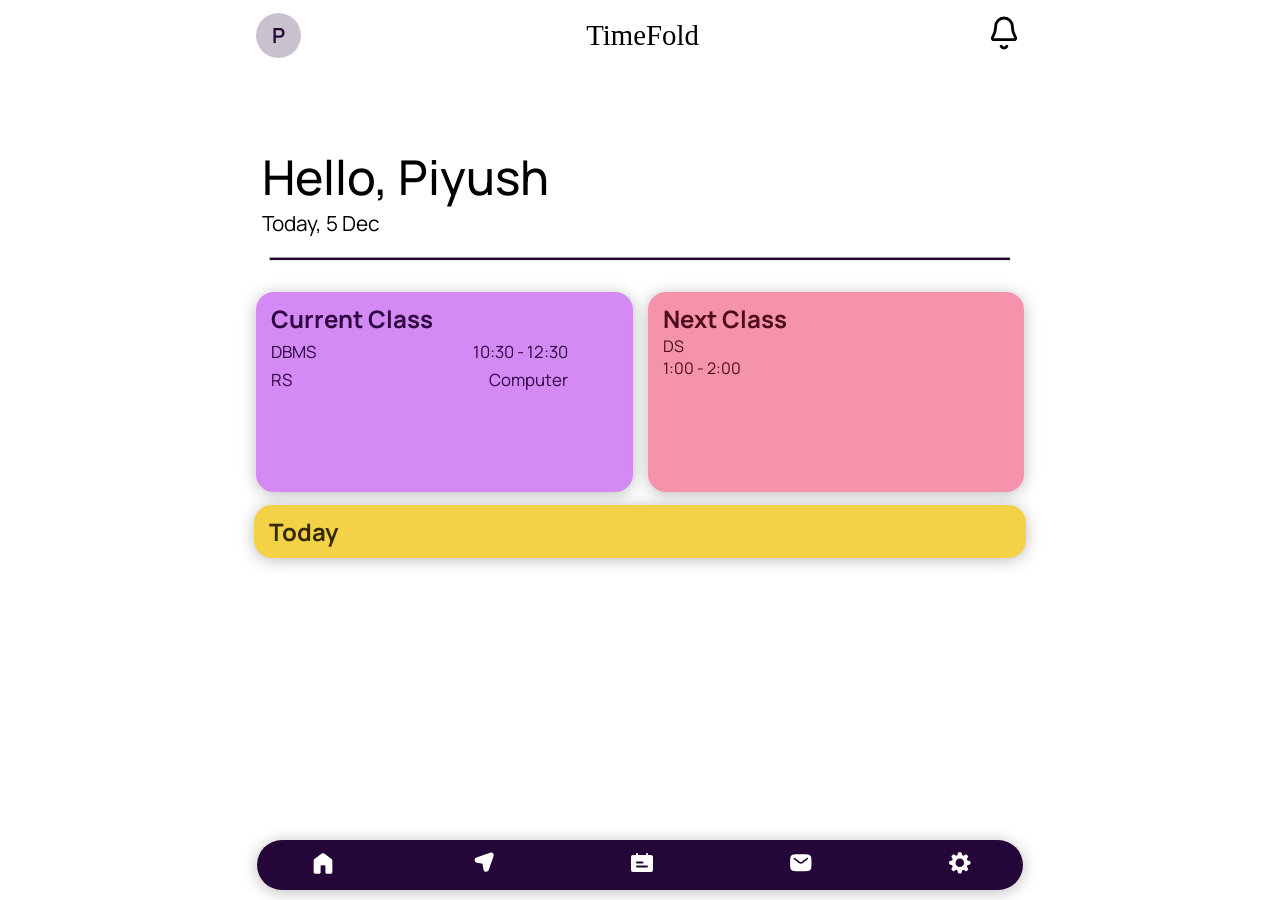
==== home.html @ 674801e9 "AYUSH NE YAAD DILA DIYA" ====
<!DOCTYPE html>
<html lang="en">

<head>
    <meta charset="UTF-8">
    <meta name="viewport" content="width=device-width, initial-scale=1.0">
    <title>TimeFold</title>

    <link rel="preconnect" href="https://fonts.googleapis.com">
    <link rel="preconnect" href="https://fonts.gstatic.com" crossorigin>
    <link href="https://fonts.googleapis.com/css2?family=Manrope:wght@400;500;600;700;800&display=swap"
        rel="stylesheet">

    <link rel="preconnect" href="https://fonts.googleapis.com">
    <link rel="preconnect" href="https://fonts.gstatic.com" crossorigin>
    <link
        href="https://fonts.googleapis.com/css2?family=Edu+NSW+ACT+Cursive:wght@400..700&family=Inter:ital,opsz,wght@0,14..32,100..900;1,14..32,100..900&family=Manrope:wght@200..800&family=Noto+Sans+Balinese:wght@400..700&family=Poppins:ital,wght@0,100;0,200;0,300;0,400;0,500;0,600;0,700;0,800;0,900;1,100;1,200;1,300;1,400;1,500;1,600;1,700;1,800;1,900&family=Roboto:ital,wght@0,100..900;1,100..900&family=Varela+Round&display=swap"
        rel="stylesheet">


    <link rel="stylesheet" href="css/style.css">
</head>

<body>
    <main>
        <header>

            <div class="main-head">

                <div class="profile-pic">
                    <div id="initial"></div>
                </div>

                <div class="title">
                    <p class="main-title">
                        TimeFold
                    </p>

                </div>

                <div class="notification">
                    <svg xmlns="http://www.w3.org/2000/svg" width="2.5em" height="2.5em" viewBox="0 0 24 24">
                        <title>bell</title>
                        <path fill="none" stroke="currentColor" stroke-linecap="round" stroke-linejoin="round"
                            stroke-width="1.7"
                            d="M12 3C14.7614 3 17 5.23858 17 8C17 13 19 14 19 15C19 15.5523 18.5523 16 18 16H6C5.44772 16 5 15.5523 5 15C5 14 7 13 7 8C7 5.23858 9.23858 3 12 3ZM10.2679 20C10.6252 20.6188 11.2855 21 12 21C12.7145 21 13.3748 20.6188 13.7321 20" />
                    </svg>
                </div>
            </div>

        </header>

        <section>
            <div class="hero-section">
                <div class="greeting">
                    <p class="greeting-text" id="greeting">
                        Hello, Piyush
                    </p>

                    <script>
                        const greeting = document.getElementById("greeting").textContent;

                        const name = greeting.split(",")[1].trim();

                        document.getElementById("initial").textContent = name.charAt(0).toUpperCase();
                    </script>

                    <p id="date"></p>

                    <hr class="greet-seperation">

                    <script>

                        const date = new Date();

                        const day = date.getDate();
                        const month = date.toLocaleString('en-US', { month: 'short' });

                        document.getElementById("date").textContent = `Today, ${day} ${month}`;
                    </script>

                </div>

                <div class="hero-first-div">
                    <div class="current">

                        <h2>
                            Current Class
                        </h2>

                        <div class="card-description">
                            <div>
                                DBMS
                            </div>

                            <div>
                                10:30 - 12:30
                            </div>
                        </div>

                        <div class="card-description">
                            <div class="proffesor">
                                RS
                            </div>

                            <div class="department">
                                Computer
                            </div>
                        </div>
                    </div>

                    <div class="next">
                        <h2>
                            Next Class
                        </h2>

                        <div class="sub-time">
                            <div>
                                DS
                            </div>

                            <div>
                                1:00 - 2:00
                            </div>
                        </div>
                    </div>
                </div>


                <div class="today">

                    <h2>
                        Today
                    </h2>

                </div>


            </div>
        </section>

        <nav>
            <div class="home">
                <svg xmlns="http://www.w3.org/2000/svg" width="2em" height="2em" viewBox="0 0 24 24" fill="#ffffff">
                    <title fill="#ffffff">home-rounded</title>
                    <path fill="#ffffff"
                        d="M5 19v-8.692q0-.384.172-.727t.474-.565l5.385-4.078q.423-.323.966-.323t.972.323l5.385 4.077q.303.222.474.566q.172.343.172.727V19q0 .402-.299.701T18 20h-3.384q-.344 0-.576-.232q-.232-.233-.232-.576v-4.769q0-.343-.232-.575q-.233-.233-.576-.233h-2q-.343 0-.575.233q-.233.232-.233.575v4.77q0 .343-.232.575T9.385 20H6q-.402 0-.701-.299T5 19" />
                </svg>
            </div>
            <div class="map">
                <svg xmlns="http://www.w3.org/2000/svg" width="1.4em" height="1.4em" viewBox="0 0 24 24" fill="#ffffff">
                    <title fill="#ffffff">direction-up-right-fill</title>
                    <path fill="#ffffff"
                        d="M21.334 2.46c.397.388.67.886.78 1.43a2.73 2.73 0 0 1-.11 1.62l-5.15 14.86a2.7 2.7 0 0 1-.69 1.11a2 2 0 0 1-.43.35a2.91 2.91 0 0 1-4.45-1.74l-.95-5.81a1.5 1.5 0 0 0-.34-.51a1.36 1.36 0 0 0-.56-.35l-5.43-.93a2.9 2.9 0 0 1-1.56-1a2.94 2.94 0 0 1-.63-1.68a2.9 2.9 0 0 1 .48-1.72a3 3 0 0 1 1.41-1.13l14.59-5.16a2.94 2.94 0 0 1 1.61-.1a2.9 2.9 0 0 1 1.43.76" />
                </svg>
            </div>
            <div class="schedule">
                <svg xmlns="http://www.w3.org/2000/svg" width="1.5em" height="1.5em" viewBox="0 0 48 48" fill="#ffffff">
                    <title fill="#ffffff">schedule</title>
                    <defs>
                        <mask id="SVGRMoMLc1A">
                            <g fill="none" stroke-linecap="round" stroke-width="4">
                                <rect width="40" height="30" x="4" y="10" fill="#fff" stroke="#fff"
                                    stroke-linejoin="round" rx="2" />
                                <path stroke="#fff" d="M14 6v8" />
                                <path stroke="#000" d="M25 23H14m20 8H14" />
                                <path stroke="#fff" d="M34 6v8" />
                            </g>
                        </mask>
                    </defs>
                    <path fill="#ffffff" d="M0 0h48v48H0z" mask="url(#SVGRMoMLc1A)" />
                </svg>
            </div>
            <div class="notice">
                <svg xmlns="http://www.w3.org/2000/svg" width="1.6em" height="1.6em" viewBox="0 0 24 24">
                    <title>letter-bold</title>
                    <path fill="#ffffff" fill-rule="evenodd"
                        d="M3.17157 5.17157C2 6.34315 2 8.22876 2 12C2 15.7712 2 17.6569 3.17157 18.8284C4.34315 20 6.22876 20 10 20H14C17.7712 20 19.6569 20 20.8284 18.8284C22 17.6569 22 15.7712 22 12C22 8.22876 22 6.34315 20.8284 5.17157C19.6569 4 17.7712 4 14 4H10C6.22876 4 4.34315 4 3.17157 5.17157ZM18.5762 7.51986C18.8413 7.83807 18.7983 8.31099 18.4801 8.57617L16.2837 10.4066C15.3973 11.1452 14.6789 11.7439 14.0448 12.1517C13.3843 12.5765 12.7411 12.8449 12 12.8449C11.2589 12.8449 10.6157 12.5765 9.95518 12.1517C9.32112 11.7439 8.60271 11.1452 7.71636 10.4066L5.51986 8.57617C5.20165 8.31099 5.15866 7.83807 5.42383 7.51986C5.68901 7.20165 6.16193 7.15866 6.48014 7.42383L8.63903 9.22291C9.57199 10.0004 10.2197 10.5384 10.7666 10.8901C11.2959 11.2306 11.6549 11.3449 12 11.3449C12.3451 11.3449 12.7041 11.2306 13.2334 10.8901C13.7803 10.5384 14.428 10.0004 15.361 9.22291L17.5199 7.42383C17.8381 7.15866 18.311 7.20165 18.5762 7.51986Z"
                        clip-rule="evenodd" />
                </svg>
            </div>
            <div class="setting">
                <svg xmlns="http://www.w3.org/2000/svg" width="1.6em" height="1.6em" viewBox="0 0 24 24">
                    <title>setting-filled</title>
                    <path fill="#ffffff" fill-rule="evenodd"
                        d="M14.208 4.83q.68.21 1.3.54l1.833-1.1a1 1 0 0 1 1.221.15l1.018 1.018a1 1 0 0 1 .15 1.221l-1.1 1.833q.33.62.54 1.3l2.073.519a1 1 0 0 1 .757.97v1.438a1 1 0 0 1-.757.97l-2.073.519q-.21.68-.54 1.3l1.1 1.833a1 1 0 0 1-.15 1.221l-1.018 1.018a1 1 0 0 1-1.221.15l-1.833-1.1q-.62.33-1.3.54l-.519 2.073a1 1 0 0 1-.97.757h-1.438a1 1 0 0 1-.97-.757l-.519-2.073a7.5 7.5 0 0 1-1.3-.54l-1.833 1.1a1 1 0 0 1-1.221-.15L4.42 18.562a1 1 0 0 1-.15-1.221l1.1-1.833a7.5 7.5 0 0 1-.54-1.3l-2.073-.519A1 1 0 0 1 2 12.72v-1.438a1 1 0 0 1 .757-.97l2.073-.519q.21-.68.54-1.3L4.27 6.66a1 1 0 0 1 .15-1.221L5.438 4.42a1 1 0 0 1 1.221-.15l1.833 1.1q.62-.33 1.3-.54l.519-2.073A1 1 0 0 1 11.28 2h1.438a1 1 0 0 1 .97.757zM12 16a4 4 0 1 0 0-8a4 4 0 0 0 0 8" />
                </svg>
            </div>
        </nav>
    </main>

</body>

</html>
---- css/style.css ----
:root {
    --background-colour: white;
    --nav-color: rgb(37, 6, 56);
    --purple-card-color: rgb(211, 138, 245);
    --purple-ink: rgb(46, 4, 65);
    --yellow-card-color: rgb(244, 210, 72);
    --yellow-ink: rgb(51, 41, 3);
    --pink-card-color: rgb(244, 147, 171);
    --pink-ink: rgb(78, 12, 28);
    --other-card-color: rgb(234, 159, 172);
    --shadow: 0 2px 16px rgba(0, 0, 0, 0.267);
    --card-margin: 30px 0px 0px 0px;
    --card-padding: 10px 15px;
    --card-width: 27.5vw;
    --border-radius: 18px;
}

* {
    margin: 0;
    padding: 0;
}

body {
    display: flex;
    flex-direction: column;
    justify-content: space-between;
    font-family: 'Manrope', -apple-system, BlinkMacSystemFont, 'Segoe UI', sans-serif;
    width: 100vw;
    margin-top: 16vh;
}


/* HEADER */

.main-head {
    display: flex;
    justify-content: space-between;
    align-items: center;
    margin: 10px auto;
    height: 50px;
    width: 60vw;
    padding: 0px 10px;
    border-radius: 50px;
    position: fixed;
    top: 0;
    left: 0;
    right: 0;
    z-index: 1000;

}

.title {
    text-align: center;
}

.main-title {
    font-family: "Edu NSW ACT Cursive", cursive;
    font-weight: 520;
    font-size: 1.8rem;
}

.profile-pic {
    height: 45px;
    width: 45px;
    border-radius: 50%;
    background-color: rgba(37, 6, 56, 0.247);
    display: flex;
    justify-content: center;
    align-items: center;
    text-align: center;
}

#initial {
    font-size: 1.3rem;
    font-weight: 650;
    color: var(--nav-color);
}

/* HERO SECTION */

.hero-section {
    width: 100vw;
}

.hero-first-div {
    width: 60vw;
    gap: 15px;
    display: flex;
    justify-content: center;
    margin: 1px auto;
}

.greeting {
    width: 59vw;
    margin: 0px auto 0px auto;
    border-radius: 25px;
}

.greeting-text {
    font-size: 3rem;
    font-weight: 500;
}

#date {
    font-size: 1.3rem;
}

.greet-seperation{
    height: 1.5px;
    width: 98%;
    background-color: var(--nav-color);
    border-radius: 100px;
    margin: 20px auto 0px auto;
}

.current {
    height: 20vh;
    width: var(--card-width);
    margin: var(--card-margin);
    padding: var(--card-padding);
    border-radius: var(--border-radius);
    background-color: var(--purple-card-color);
    color: var(--purple-ink);
    box-shadow: var(--shadow);
}



.next {
    height: 20vh;
    width: var(--card-width);
    margin: var(--card-margin);
    padding: var(--card-padding);
    border-radius: var(--border-radius);
    background-color: var(--pink-card-color);
    color: var(--pink-ink);
    box-shadow: var(--shadow);
}

.today {
    width: 58vw;
    margin: 13px auto 0px auto;
    padding: var(--card-padding);
    border-radius: var(--border-radius);
    background-color: var(--yellow-card-color);
    color: var(--yellow-ink);
    box-shadow: var(--shadow);
}

.card-description {
    font-size: 1.05rem;
    display: flex;
    justify-content: space-between;
    padding: 0px 50px 0px 0px;
    margin: 5px 0;
}

/* NAV BAR */

nav {
    background-color: var(--nav-color);
    margin: 10px auto;
    border-radius: 50px;
    display: flex;
    justify-content: space-between;
    align-items: center;
    padding: 10px 50px;
    width: 52vw;
    height: 30px;
    color: white;
    box-shadow: var(--shadow);
    position: fixed;
    bottom: 0;
    left: 0;
    right: 0;
    z-index: 1000;
}

.home:active {
    border-bottom: 2px solid white;
}
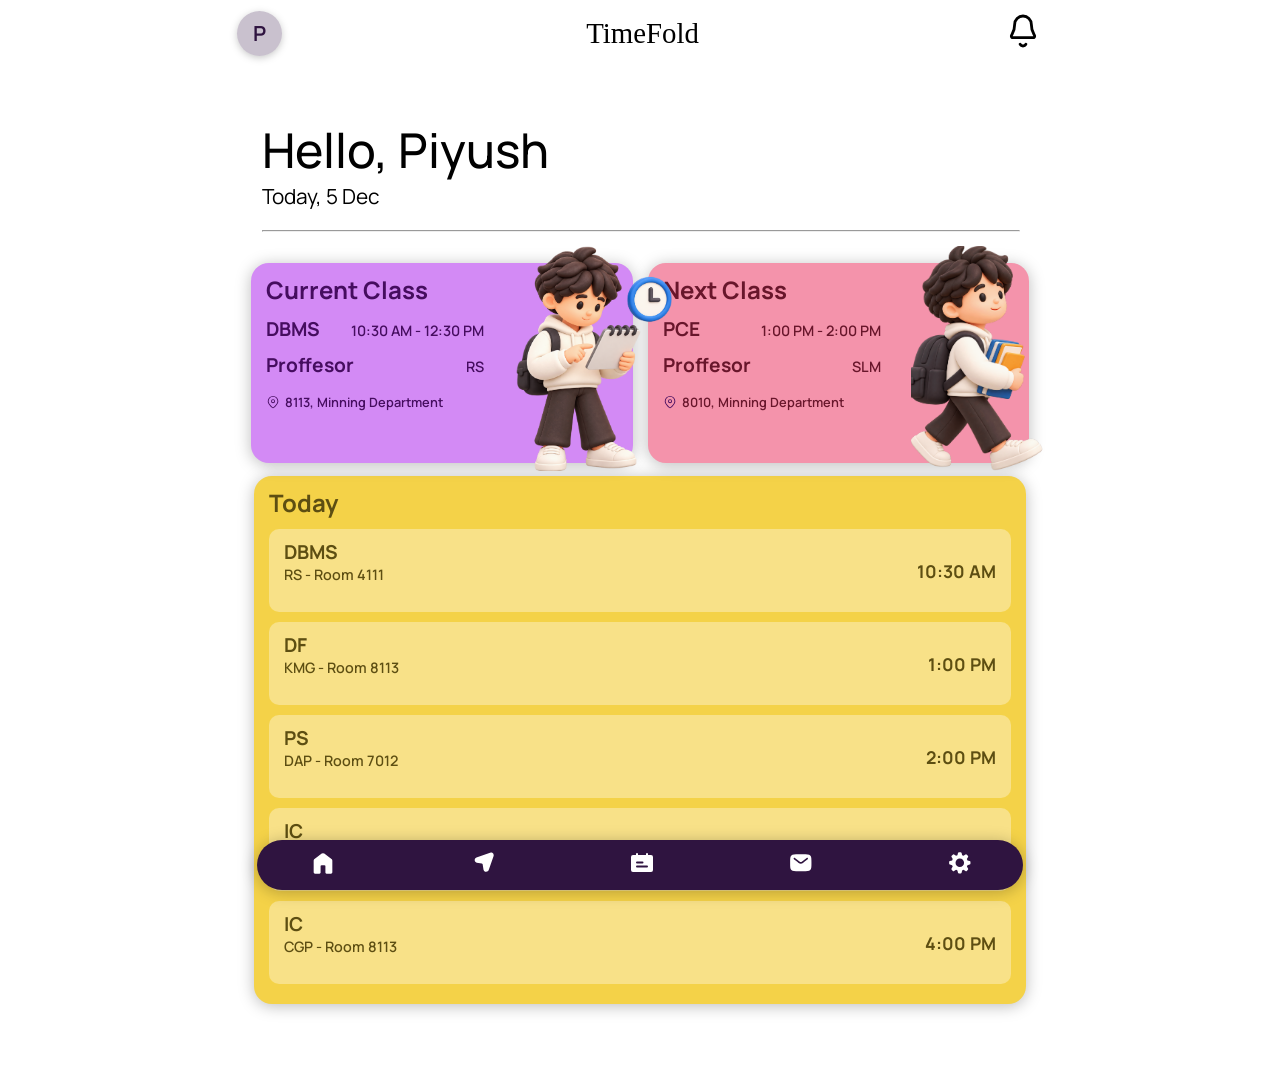
==== commit 8350c00b: "Home page done" ====
--- a/home.html
+++ b/home.html
@@ -82,45 +82,92 @@
                 </div>
 
                 <div class="hero-first-div">
+
+                    <!--  CURRENT CLASS  -->
                     <div class="current">
 
                         <h2>
                             Current Class
                         </h2>
 
-                        <div class="card-description">
-                            <div>
-                                DBMS
-                            </div>
-
-                            <div>
-                                10:30 - 12:30
-                            </div>
-                        </div>
-
-                        <div class="card-description">
-                            <div class="proffesor">
-                                RS
-                            </div>
-
-                            <div class="department">
-                                Computer
+                        <div class="card-sub-div">
+                            <div class="card-left-section">
+                                <div class="card-description">
+                                    <div class="bold-text">
+                                        DBMS
+                                    </div>
+
+                                    <div class="small-text">
+                                        10:30 AM - 12:30 PM
+                                    </div>
+                                </div>
+
+                                <div class="card-description">
+                                    <div class="bold-text">
+                                        Proffesor
+                                    </div>
+
+                                    <div class="small-text">
+                                        RS
+                                    </div>
+                                </div>
+
+                                <div class="location-des">
+                                    <svg xmlns="http://www.w3.org/2000/svg" width="1.1em" height="1.1em"
+                                        viewBox="0 0 16 16">
+                                        <title>location</title>
+                                        <path fill="#450D5F"
+                                            d="M8 1a6 6 0 0 1 6 6c0 2.874-3.097 6.016-4.84 7.558c-.67.59-1.65.59-2.32 0C5.098 13.016 2 9.874 2 7a6 6 0 0 1 6-6m0 1a5 5 0 0 0-5 5c0 1.108.614 2.395 1.57 3.683c.933 1.258 2.087 2.377 2.934 3.126c.29.256.702.256.992 0c.847-.749 2-1.867 2.935-3.126C12.386 9.395 13 8.108 13 7a5 5 0 0 0-5-5m0 2.75a2.25 2.25 0 1 1 0 4.5a2.25 2.25 0 0 1 0-4.5m0 1a1.25 1.25 0 1 0 0 2.5a1.25 1.25 0 0 0 0-2.5" />
+                                    </svg> 8113, Minning Department
+                                </div>
+                            </div>
+
+                            <div class="card-right-section">
+                                <img src="assests/img/current.png">
                             </div>
                         </div>
                     </div>
 
+                    <!-- NEXT CLASS -->
                     <div class="next">
                         <h2>
                             Next Class
                         </h2>
 
-                        <div class="sub-time">
-                            <div>
-                                DS
-                            </div>
-
-                            <div>
-                                1:00 - 2:00
+                        <div class="card-sub-div">
+                            <div class="card-left-section">
+                                <div class="card-description">
+                                    <div class="bold-text">
+                                        PCE
+                                    </div>
+
+                                    <div class="small-text">
+                                        1:00 PM - 2:00 PM
+                                    </div>
+                                </div>
+
+                                <div class="card-description">
+                                    <div class="bold-text">
+                                        Proffesor
+                                    </div>
+
+                                    <div class="small-text">
+                                        SLM
+                                    </div>
+                                </div>
+
+                                <div class="location-des">
+                                    <svg xmlns="http://www.w3.org/2000/svg" width="1.1em" height="1.1em"
+                                        viewBox="0 0 16 16">
+                                        <title>location</title>
+                                        <path fill="#450D5F"
+                                            d="M8 1a6 6 0 0 1 6 6c0 2.874-3.097 6.016-4.84 7.558c-.67.59-1.65.59-2.32 0C5.098 13.016 2 9.874 2 7a6 6 0 0 1 6-6m0 1a5 5 0 0 0-5 5c0 1.108.614 2.395 1.57 3.683c.933 1.258 2.087 2.377 2.934 3.126c.29.256.702.256.992 0c.847-.749 2-1.867 2.935-3.126C12.386 9.395 13 8.108 13 7a5 5 0 0 0-5-5m0 2.75a2.25 2.25 0 1 1 0 4.5a2.25 2.25 0 0 1 0-4.5m0 1a1.25 1.25 0 1 0 0 2.5a1.25 1.25 0 0 0 0-2.5" />
+                                    </svg> 8010, Minning Department
+                                </div>
+                            </div>
+
+                            <div class="card-right-section">
+                                <img src="assests/img/next.png">
                             </div>
                         </div>
                     </div>
@@ -133,7 +180,99 @@
                         Today
                     </h2>
 
-                </div>
+                    <div class="lectures">
+                        <div class="first lecture-div">
+                            <div>
+                                <div class="bold-text">
+                                    DBMS
+                                </div>
+
+                                <div class="small-text">
+                                    RS - Room 4111
+                                </div>
+                            </div>
+                            <div>
+                                <div>
+                                    10:30 AM
+                                </div>
+                            </div>
+                        </div>
+
+
+                        <div class="second lecture-div">
+                            <div>
+                                <div class="bold-text">
+                                    DF
+                                </div>
+
+                                <div class="small-text">
+                                    KMG - Room 8113
+                                </div>
+                            </div>
+                            <div>
+                                <div>
+                                    1:00 PM
+                                </div>
+                            </div>
+                        </div>
+
+
+                        <div class="third lecture-div">
+                            <div>
+                                <div class="bold-text">
+                                    PS
+                                </div>
+
+                                <div class="small-text">
+                                    DAP - Room 7012
+                                </div>
+                            </div>
+                            <div>
+                                <div>
+                                    2:00 PM
+                                </div>
+                            </div>
+                        </div>
+
+
+                        <div class="fourth lecture-div">
+                            <div>
+                                <div class="bold-text">
+                                    IC
+                                </div>
+
+                                <div class="small-text">
+                                    CGP - Room 8113
+                                </div>
+                            </div>
+                            <div>
+                                <div>
+                                    3:00 PM
+                                </div>
+                            </div>
+                        </div>
+
+
+                        <div class="fifth lecture-div">
+                            <div>
+                                <div class="bold-text">
+                                    IC
+                                </div>
+
+                                <div class="small-text">
+                                    CGP - Room 8113
+                                </div>
+                            </div>
+                            <div>
+                                <div>
+                                    4:00 PM
+                                </div>
+                            </div>
+                        </div>
+                    </div>
+
+                </div>
+
 
 
             </div>
--- a/css/style.css
+++ b/css/style.css
@@ -1,18 +1,21 @@
 :root {
     --background-colour: white;
-    --nav-color: rgb(37, 6, 56);
+    --nav-color: rgb(47, 20, 64);
     --purple-card-color: rgb(211, 138, 245);
-    --purple-ink: rgb(46, 4, 65);
+    --purple-ink: rgb(69, 13, 95);
     --yellow-card-color: rgb(244, 210, 72);
-    --yellow-ink: rgb(51, 41, 3);
+    --yellow-card-content-color: rgb(248, 225, 136);
+    --yellow-ink: rgb(93, 78, 18);
+    --yellow-off-ink: rgba(93, 78, 18, 0.871);
     --pink-card-color: rgb(244, 147, 171);
-    --pink-ink: rgb(78, 12, 28);
+    --pink-ink: rgb(104, 22, 43);
     --other-card-color: rgb(234, 159, 172);
     --shadow: 0 2px 16px rgba(0, 0, 0, 0.267);
     --card-margin: 30px 0px 0px 0px;
     --card-padding: 10px 15px;
     --card-width: 27.5vw;
     --border-radius: 18px;
+    --small-divs-border-radius: 10px ;
 }
 
 * {
@@ -26,7 +29,7 @@
     justify-content: space-between;
     font-family: 'Manrope', -apple-system, BlinkMacSystemFont, 'Segoe UI', sans-serif;
     width: 100vw;
-    margin-top: 16vh;
+    margin-top: 13vh;
 }
 
 
@@ -36,11 +39,11 @@
     display: flex;
     justify-content: space-between;
     align-items: center;
-    margin: 10px auto;
+    margin: 0px auto 10px auto;
     height: 50px;
-    width: 60vw;
-    padding: 0px 10px;
-    border-radius: 50px;
+    width: 63vw;
+    background-color: rgb(255, 255, 255);
+    padding: 8px 10px;
     position: fixed;
     top: 0;
     left: 0;
@@ -68,6 +71,7 @@
     justify-content: center;
     align-items: center;
     text-align: center;
+    box-shadow: 0px 2px 9px -1px rgba(0, 0, 0, 0.267);;
 }
 
 #initial {
@@ -105,9 +109,11 @@
     font-size: 1.3rem;
 }
 
+/* HR */
+
 .greet-seperation{
-    height: 1.5px;
-    width: 98%;
+    height: 0.45px;
+    width: 100%;
     background-color: var(--nav-color);
     border-radius: 100px;
     margin: 20px auto 0px auto;
@@ -125,7 +131,6 @@
 }
 
 
-
 .next {
     height: 20vh;
     width: var(--card-width);
@@ -138,8 +143,9 @@
 }
 
 .today {
+    height: fit-content;
     width: 58vw;
-    margin: 13px auto 0px auto;
+    margin: 13px auto 80px auto;
     padding: var(--card-padding);
     border-radius: var(--border-radius);
     background-color: var(--yellow-card-color);
@@ -147,13 +153,97 @@
     box-shadow: var(--shadow);
 }
 
+/* Styling of the content which are inside the cards */
+
+.card-sub-div{
+    display: flex;
+    justify-content: space-between;
+
+}
+
+.bold-text{
+    font-size: 1.2em;
+    font-weight: 700;
+}
+
+.small-text{
+    font-size: 0.9em;
+    font-weight: 580;
+
+}
+
 .card-description {
-    font-size: 1.05rem;
-    display: flex;
-    justify-content: space-between;
-    padding: 0px 50px 0px 0px;
-    margin: 5px 0;
-}
+    display: flex;
+    justify-content: space-between;
+    width: 17vw;
+    margin: 10px 0px;
+    align-items: baseline;
+}
+
+.location-des{
+    font-size: 0.8em;
+    font-weight: 600;
+    margin: 15px 0px 0px 0px;
+    display: flex;
+    align-items: center;
+    justify-content: flex-start;
+    gap: 5px;
+}
+
+.location-des-today-card{
+    font-size: 0.8em;
+    font-weight: 600;
+    display: flex;
+    align-items: baseline;
+    justify-content: flex-start;
+    gap: 5px;
+}
+
+.card-right-section img{
+    height: 25vh;
+    position: relative;
+    bottom: 60px;
+    left: 30px;
+}
+
+/* Styling of the content inside the Today Card */
+
+#currentDay{
+    margin: 0px 5px;
+    font-weight: 500;
+    font-size: 1.1em;
+}
+
+.lectures{
+    display: flex;
+    flex-direction: column;
+    gap: 10px;
+    margin: 10px auto;
+}
+
+.lecture-div{
+    display: flex;
+    justify-content: space-between;
+    background-color: var(--yellow-card-content-color);
+    border-radius: var(--small-divs-border-radius);
+    padding: var(--card-padding);
+    height: 7vh;
+    width: inherit;
+}
+
+.lecture-div > div{
+    display: flex;
+    flex-direction: column;
+    align-items: baseline;
+}
+
+.lecture-div > :last-child{
+    align-items: center;
+    justify-content: center;
+    font-size: 1.1em;
+    font-weight: 700;
+}
+
 
 /* NAV BAR */
 
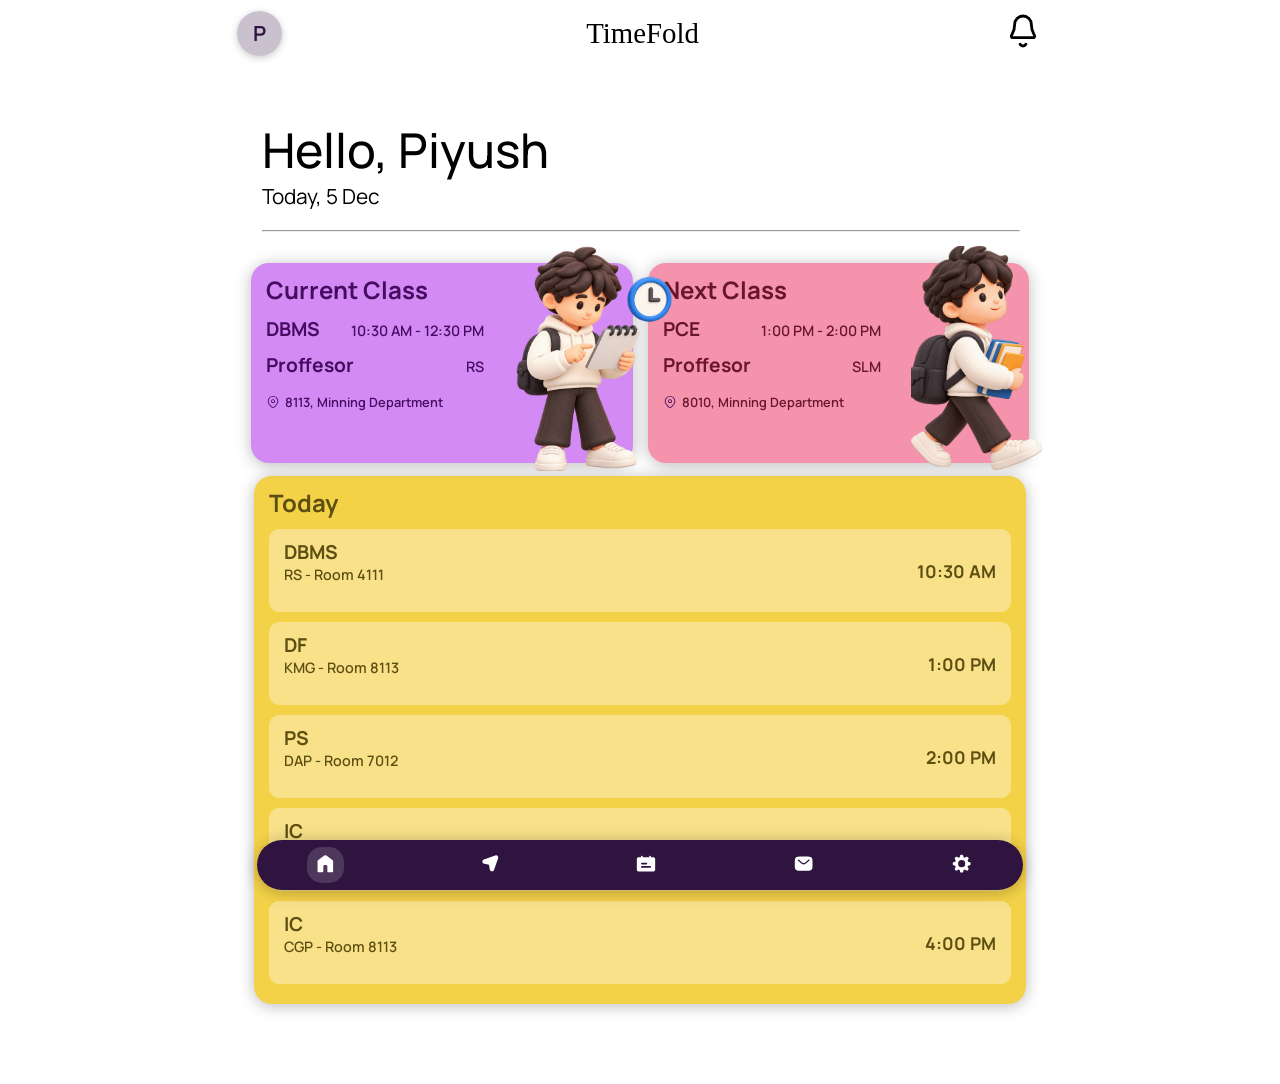
==== commit 16624c0a: "Map" ====
--- a/home.html
+++ b/home.html
@@ -279,52 +279,76 @@
         </section>
 
         <nav>
-            <div class="home">
-                <svg xmlns="http://www.w3.org/2000/svg" width="2em" height="2em" viewBox="0 0 24 24" fill="#ffffff">
-                    <title fill="#ffffff">home-rounded</title>
-                    <path fill="#ffffff"
-                        d="M5 19v-8.692q0-.384.172-.727t.474-.565l5.385-4.078q.423-.323.966-.323t.972.323l5.385 4.077q.303.222.474.566q.172.343.172.727V19q0 .402-.299.701T18 20h-3.384q-.344 0-.576-.232q-.232-.233-.232-.576v-4.769q0-.343-.232-.575q-.233-.233-.576-.233h-2q-.343 0-.575.233q-.233.232-.233.575v4.77q0 .343-.232.575T9.385 20H6q-.402 0-.701-.299T5 19" />
-                </svg>
-            </div>
-            <div class="map">
-                <svg xmlns="http://www.w3.org/2000/svg" width="1.4em" height="1.4em" viewBox="0 0 24 24" fill="#ffffff">
-                    <title fill="#ffffff">direction-up-right-fill</title>
-                    <path fill="#ffffff"
-                        d="M21.334 2.46c.397.388.67.886.78 1.43a2.73 2.73 0 0 1-.11 1.62l-5.15 14.86a2.7 2.7 0 0 1-.69 1.11a2 2 0 0 1-.43.35a2.91 2.91 0 0 1-4.45-1.74l-.95-5.81a1.5 1.5 0 0 0-.34-.51a1.36 1.36 0 0 0-.56-.35l-5.43-.93a2.9 2.9 0 0 1-1.56-1a2.94 2.94 0 0 1-.63-1.68a2.9 2.9 0 0 1 .48-1.72a3 3 0 0 1 1.41-1.13l14.59-5.16a2.94 2.94 0 0 1 1.61-.1a2.9 2.9 0 0 1 1.43.76" />
-                </svg>
-            </div>
-            <div class="schedule">
-                <svg xmlns="http://www.w3.org/2000/svg" width="1.5em" height="1.5em" viewBox="0 0 48 48" fill="#ffffff">
-                    <title fill="#ffffff">schedule</title>
-                    <defs>
-                        <mask id="SVGRMoMLc1A">
-                            <g fill="none" stroke-linecap="round" stroke-width="4">
-                                <rect width="40" height="30" x="4" y="10" fill="#fff" stroke="#fff"
-                                    stroke-linejoin="round" rx="2" />
-                                <path stroke="#fff" d="M14 6v8" />
-                                <path stroke="#000" d="M25 23H14m20 8H14" />
-                                <path stroke="#fff" d="M34 6v8" />
-                            </g>
-                        </mask>
-                    </defs>
-                    <path fill="#ffffff" d="M0 0h48v48H0z" mask="url(#SVGRMoMLc1A)" />
-                </svg>
-            </div>
-            <div class="notice">
-                <svg xmlns="http://www.w3.org/2000/svg" width="1.6em" height="1.6em" viewBox="0 0 24 24">
-                    <title>letter-bold</title>
-                    <path fill="#ffffff" fill-rule="evenodd"
-                        d="M3.17157 5.17157C2 6.34315 2 8.22876 2 12C2 15.7712 2 17.6569 3.17157 18.8284C4.34315 20 6.22876 20 10 20H14C17.7712 20 19.6569 20 20.8284 18.8284C22 17.6569 22 15.7712 22 12C22 8.22876 22 6.34315 20.8284 5.17157C19.6569 4 17.7712 4 14 4H10C6.22876 4 4.34315 4 3.17157 5.17157ZM18.5762 7.51986C18.8413 7.83807 18.7983 8.31099 18.4801 8.57617L16.2837 10.4066C15.3973 11.1452 14.6789 11.7439 14.0448 12.1517C13.3843 12.5765 12.7411 12.8449 12 12.8449C11.2589 12.8449 10.6157 12.5765 9.95518 12.1517C9.32112 11.7439 8.60271 11.1452 7.71636 10.4066L5.51986 8.57617C5.20165 8.31099 5.15866 7.83807 5.42383 7.51986C5.68901 7.20165 6.16193 7.15866 6.48014 7.42383L8.63903 9.22291C9.57199 10.0004 10.2197 10.5384 10.7666 10.8901C11.2959 11.2306 11.6549 11.3449 12 11.3449C12.3451 11.3449 12.7041 11.2306 13.2334 10.8901C13.7803 10.5384 14.428 10.0004 15.361 9.22291L17.5199 7.42383C17.8381 7.15866 18.311 7.20165 18.5762 7.51986Z"
-                        clip-rule="evenodd" />
-                </svg>
-            </div>
-            <div class="setting">
-                <svg xmlns="http://www.w3.org/2000/svg" width="1.6em" height="1.6em" viewBox="0 0 24 24">
-                    <title>setting-filled</title>
-                    <path fill="#ffffff" fill-rule="evenodd"
-                        d="M14.208 4.83q.68.21 1.3.54l1.833-1.1a1 1 0 0 1 1.221.15l1.018 1.018a1 1 0 0 1 .15 1.221l-1.1 1.833q.33.62.54 1.3l2.073.519a1 1 0 0 1 .757.97v1.438a1 1 0 0 1-.757.97l-2.073.519q-.21.68-.54 1.3l1.1 1.833a1 1 0 0 1-.15 1.221l-1.018 1.018a1 1 0 0 1-1.221.15l-1.833-1.1q-.62.33-1.3.54l-.519 2.073a1 1 0 0 1-.97.757h-1.438a1 1 0 0 1-.97-.757l-.519-2.073a7.5 7.5 0 0 1-1.3-.54l-1.833 1.1a1 1 0 0 1-1.221-.15L4.42 18.562a1 1 0 0 1-.15-1.221l1.1-1.833a7.5 7.5 0 0 1-.54-1.3l-2.073-.519A1 1 0 0 1 2 12.72v-1.438a1 1 0 0 1 .757-.97l2.073-.519q.21-.68.54-1.3L4.27 6.66a1 1 0 0 1 .15-1.221L5.438 4.42a1 1 0 0 1 1.221-.15l1.833 1.1q.62-.33 1.3-.54l.519-2.073A1 1 0 0 1 11.28 2h1.438a1 1 0 0 1 .97.757zM12 16a4 4 0 1 0 0-8a4 4 0 0 0 0 8" />
-                </svg>
-            </div>
+
+
+            <button class="nav-button">
+                <div class="home" style="background:rgba(255,255,255,0.15); padding:3px 5px; border-radius:15px;">
+                    <svg xmlns="http://www.w3.org/2000/svg" width="2em" height="2em" viewBox="0 0 24 24" fill="#ffffff">
+                        <title fill="#ffffff">home-rounded</title>
+                        <path fill="#ffffff"
+                            d="M5 19v-8.692q0-.384.172-.727t.474-.565l5.385-4.078q.423-.323.966-.323t.972.323l5.385 4.077q.303.222.474.566q.172.343.172.727V19q0 .402-.299.701T18 20h-3.384q-.344 0-.576-.232q-.232-.233-.232-.576v-4.769q0-.343-.232-.575q-.233-.233-.576-.233h-2q-.343 0-.575.233q-.233.232-.233.575v4.77q0 .343-.232.575T9.385 20H6q-.402 0-.701-.299T5 19" />
+                    </svg>
+                </div>
+            </button>
+
+
+            <button class="nav-button">
+                <div class="map">
+                    <svg xmlns="http://www.w3.org/2000/svg" width="1.4em" height="1.4em" viewBox="0 0 24 24"
+                        fill="#ffffff">
+                        <title fill="#ffffff">direction-up-right-fill</title>
+                        <path fill="#ffffff"
+                            d="M21.334 2.46c.397.388.67.886.78 1.43a2.73 2.73 0 0 1-.11 1.62l-5.15 14.86a2.7 2.7 0 0 1-.69 1.11a2 2 0 0 1-.43.35a2.91 2.91 0 0 1-4.45-1.74l-.95-5.81a1.5 1.5 0 0 0-.34-.51a1.36 1.36 0 0 0-.56-.35l-5.43-.93a2.9 2.9 0 0 1-1.56-1a2.94 2.94 0 0 1-.63-1.68a2.9 2.9 0 0 1 .48-1.72a3 3 0 0 1 1.41-1.13l14.59-5.16a2.94 2.94 0 0 1 1.61-.1a2.9 2.9 0 0 1 1.43.76" />
+                    </svg>
+                </div>
+            </button>
+
+
+            <button class="nav-button">
+                <div class="schedule">
+                    <svg xmlns="http://www.w3.org/2000/svg" width="1.5em" height="1.5em" viewBox="0 0 48 48"
+                        fill="#ffffff">
+                        <title fill="#ffffff">schedule</title>
+                        <defs>
+                            <mask id="SVGRMoMLc1A">
+                                <g fill="none" stroke-linecap="round" stroke-width="4">
+                                    <rect width="40" height="30" x="4" y="10" fill="#fff" stroke="#fff"
+                                        stroke-linejoin="round" rx="2" />
+                                    <path stroke="#fff" d="M14 6v8" />
+                                    <path stroke="#000" d="M25 23H14m20 8H14" />
+                                    <path stroke="#fff" d="M34 6v8" />
+                                </g>
+                            </mask>
+                        </defs>
+                        <path fill="#ffffff" d="M0 0h48v48H0z" mask="url(#SVGRMoMLc1A)" />
+                    </svg>
+                </div>
+            </button>
+
+
+            <button class="nav-button">
+                <div class="notice">
+                    <svg xmlns="http://www.w3.org/2000/svg" width="1.6em" height="1.6em" viewBox="0 0 24 24">
+                        <title>letter-bold</title>
+                        <path fill="#ffffff" fill-rule="evenodd"
+                            d="M3.17157 5.17157C2 6.34315 2 8.22876 2 12C2 15.7712 2 17.6569 3.17157 18.8284C4.34315 20 6.22876 20 10 20H14C17.7712 20 19.6569 20 20.8284 18.8284C22 17.6569 22 15.7712 22 12C22 8.22876 22 6.34315 20.8284 5.17157C19.6569 4 17.7712 4 14 4H10C6.22876 4 4.34315 4 3.17157 5.17157ZM18.5762 7.51986C18.8413 7.83807 18.7983 8.31099 18.4801 8.57617L16.2837 10.4066C15.3973 11.1452 14.6789 11.7439 14.0448 12.1517C13.3843 12.5765 12.7411 12.8449 12 12.8449C11.2589 12.8449 10.6157 12.5765 9.95518 12.1517C9.32112 11.7439 8.60271 11.1452 7.71636 10.4066L5.51986 8.57617C5.20165 8.31099 5.15866 7.83807 5.42383 7.51986C5.68901 7.20165 6.16193 7.15866 6.48014 7.42383L8.63903 9.22291C9.57199 10.0004 10.2197 10.5384 10.7666 10.8901C11.2959 11.2306 11.6549 11.3449 12 11.3449C12.3451 11.3449 12.7041 11.2306 13.2334 10.8901C13.7803 10.5384 14.428 10.0004 15.361 9.22291L17.5199 7.42383C17.8381 7.15866 18.311 7.20165 18.5762 7.51986Z"
+                            clip-rule="evenodd" />
+                    </svg>
+                </div>
+            </button>
+
+
+            <button class="nav-button">
+                <div class="setting">
+                    <svg xmlns="http://www.w3.org/2000/svg" width="1.6em" height="1.6em" viewBox="0 0 24 24">
+                        <title>setting-filled</title>
+                        <path fill="#ffffff" fill-rule="evenodd"
+                            d="M14.208 4.83q.68.21 1.3.54l1.833-1.1a1 1 0 0 1 1.221.15l1.018 1.018a1 1 0 0 1 .15 1.221l-1.1 1.833q.33.62.54 1.3l2.073.519a1 1 0 0 1 .757.97v1.438a1 1 0 0 1-.757.97l-2.073.519q-.21.68-.54 1.3l1.1 1.833a1 1 0 0 1-.15 1.221l-1.018 1.018a1 1 0 0 1-1.221.15l-1.833-1.1q-.62.33-1.3.54l-.519 2.073a1 1 0 0 1-.97.757h-1.438a1 1 0 0 1-.97-.757l-.519-2.073a7.5 7.5 0 0 1-1.3-.54l-1.833 1.1a1 1 0 0 1-1.221-.15L4.42 18.562a1 1 0 0 1-.15-1.221l1.1-1.833a7.5 7.5 0 0 1-.54-1.3l-2.073-.519A1 1 0 0 1 2 12.72v-1.438a1 1 0 0 1 .757-.97l2.073-.519q.21-.68.54-1.3L4.27 6.66a1 1 0 0 1 .15-1.221L5.438 4.42a1 1 0 0 1 1.221-.15l1.833 1.1q.62-.33 1.3-.54l.519-2.073A1 1 0 0 1 11.28 2h1.438a1 1 0 0 1 .97.757zM12 16a4 4 0 1 0 0-8a4 4 0 0 0 0 8" />
+                    </svg>
+                </div>
+            </button>
+
+
         </nav>
     </main>
 
--- a/css/style.css
+++ b/css/style.css
@@ -28,10 +28,20 @@
     flex-direction: column;
     justify-content: space-between;
     font-family: 'Manrope', -apple-system, BlinkMacSystemFont, 'Segoe UI', sans-serif;
-    width: 100vw;
     margin-top: 13vh;
-}
-
+    width: 100%;
+}
+
+a{
+    text-decoration: none;
+    color: white;
+}
+
+/* ---------------------------------------------------------------------------------------------------------------------------
+------------------------------------------------------------------------------------------------------------------------------
+                                                HOME PAGE
+------------------------------------------------------------------------------------------------------------------------------
+------------------------------------------------------------------------------------------------------------------------------ */
 
 /* HEADER */
 
@@ -81,11 +91,6 @@
 }
 
 /* HERO SECTION */
-
-.hero-section {
-    width: 100vw;
-}
-
 .hero-first-div {
     width: 60vw;
     gap: 15px;
@@ -266,6 +271,13 @@
     z-index: 1000;
 }
 
-.home:active {
-    border-bottom: 2px solid white;
-}+.nav-button{
+    background-color: transparent;
+    border: none;
+}
+
+/* ---------------------------------------------------------------------------------------------------------------------------
+------------------------------------------------------------------------------------------------------------------------------
+                                                MAP PAGE
+------------------------------------------------------------------------------------------------------------------------------
+------------------------------------------------------------------------------------------------------------------------------ */
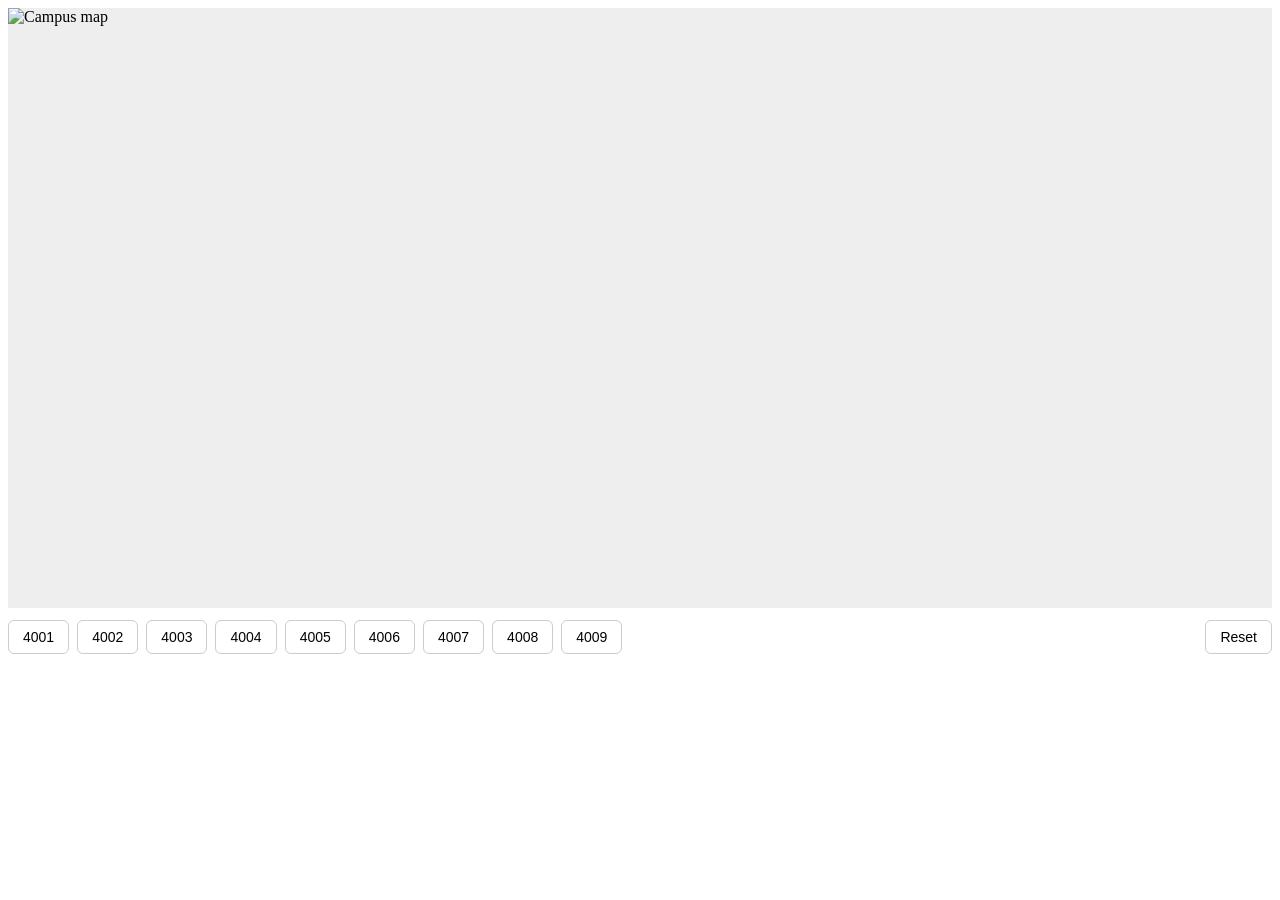
==== commit 9817c262: "Add files via upload" ====
--- a/home.html
+++ b/home.html
@@ -4,354 +4,192 @@
 <head>
     <meta charset="UTF-8">
     <meta name="viewport" content="width=device-width, initial-scale=1.0">
-    <title>TimeFold</title>
+    <title>Campus Map</title>
+    <style>
+        .map-container {
+            position: relative;
+            width: 100%;
+            max-width: 1408px;
+            margin: auto;
+        }
 
-    <link rel="preconnect" href="https://fonts.googleapis.com">
-    <link rel="preconnect" href="https://fonts.gstatic.com" crossorigin>
-    <link href="https://fonts.googleapis.com/css2?family=Manrope:wght@400;500;600;700;800&display=swap"
-        rel="stylesheet">
+        .map-window {
+            width: 100%;
+            height: 600px;
+            overflow: hidden;
+            position: relative;
+            background: #eee;
+        }
 
-    <link rel="preconnect" href="https://fonts.googleapis.com">
-    <link rel="preconnect" href="https://fonts.gstatic.com" crossorigin>
-    <link
-        href="https://fonts.googleapis.com/css2?family=Edu+NSW+ACT+Cursive:wght@400..700&family=Inter:ital,opsz,wght@0,14..32,100..900;1,14..32,100..900&family=Manrope:wght@200..800&family=Noto+Sans+Balinese:wght@400..700&family=Poppins:ital,wght@0,100;0,200;0,300;0,400;0,500;0,600;0,700;0,800;0,900;1,100;1,200;1,300;1,400;1,500;1,600;1,700;1,800;1,900&family=Roboto:ital,wght@0,100..900;1,100..900&family=Varela+Round&display=swap"
-        rel="stylesheet">
+        #mapMove {
+            position: absolute;
+            top: 0;
+            left: 0;
+            width: 100%;
+            transform-origin: 0 0;
+            transition: transform 1s cubic-bezier(.22, 1, .36, 1);
+        }
 
+        .campus-map {
+            width: 100%;
+            display: block;
+        }
 
-    <link rel="stylesheet" href="css/style.css">
+        .map-layer {
+            position: absolute;
+            inset: 0;
+            width: 100%;
+            height: 100%;
+            border: none;
+        }
+
+        .controls {
+            margin-top: 12px;
+            display: flex;
+            flex-wrap: wrap;
+            gap: 8px;
+        }
+
+        .controls button {
+            padding: 8px 14px;
+            border-radius: 6px;
+            border: 1px solid #ccc;
+            background: #fff;
+            cursor: pointer;
+            font-size: 14px;
+        }
+
+        .controls button:hover {
+            background: #f0f7ff;
+            border-color: #009dff;
+        }
+
+        .controls button.active-btn {
+            background: #009dff;
+            color: #fff;
+            border-color: #009dff;
+        }
+
+        .reset-btn {
+            margin-left: auto;
+        }
+    </style>
 </head>
 
 <body>
-    <main>
-        <header>
+    <div class="map-container">
+        <div class="map-window">
+            <div id="mapMove">
+                <img src="image/map.png" class="campus-map" alt="Campus map">
+                <object id="mapLayer" class="map-layer" data="image/campus_map_layer.svg" type="image/svg+xml"></object>
+            </div>
+        </div>
 
-            <div class="main-head">
+        <div class="controls">
+            <button data-building="4001" onclick="moveToBuilding(4001)">4001</button>
+            <button data-building="4002" onclick="moveToBuilding(4002)">4002</button>
+            <button data-building="4003" onclick="moveToBuilding(4003)">4003</button>
+            <button data-building="4004" onclick="moveToBuilding(4004)">4004</button>
+            <button data-building="4005" onclick="moveToBuilding(4005)">4005</button>
+            <button data-building="4006" onclick="moveToBuilding(4006)">4006</button>
+            <button data-building="4007" onclick="moveToBuilding(4007)">4007</button>
+            <button data-building="4008" onclick="moveToBuilding(4008)">4008</button>
+            <button data-building="4009" onclick="moveToBuilding(4009)">4009</button>
+            <button class="reset-btn" onclick="resetView()">Reset</button>
+        </div>
+    </div>
 
-                <div class="profile-pic">
-                    <div id="initial"></div>
-                </div>
+    <script>
+        // Original image size the SVG polygons were drawn against.
+        const ORIGINAL_WIDTH = 1408;
+        const ORIGINAL_HEIGHT = 1117;
+        const ZOOM_SCALE = 1.1;
 
-                <div class="title">
-                    <p class="main-title">
-                        TimeFold
-                    </p>
+        // Centroid (average of the polygon points) for every building,
+        // in the SVG's own 1408x1117 coordinate space.
+        const buildingCentroids = {
+            4001: { x: 930.5,  y: 208.0 },
+            4002: { x: 673.75, y: 316.9 },
+            4003: { x: 449.4,  y: 488.75 },
+            4004: { x: 335.0,  y: 573.75 },
+            4005: { x: 914.4,  y: 568.9 },
+            4006: { x: 453.9,  y: 875.6 },
+            4007: { x: 808.9,  y: 874.9 },
+            4008: { x: 1142.1, y: 849.3 },
+            4009: { x: 1079.2, y: 386.7 }
+        };
 
-                </div>
+        const mapMove = document.getElementById('mapMove');
+        const mapWindow = document.querySelector('.map-window');
+        const svgObject = document.getElementById('mapLayer');
 
-                <div class="notification">
-                    <svg xmlns="http://www.w3.org/2000/svg" width="2.5em" height="2.5em" viewBox="0 0 24 24">
-                        <title>bell</title>
-                        <path fill="none" stroke="currentColor" stroke-linecap="round" stroke-linejoin="round"
-                            stroke-width="1.7"
-                            d="M12 3C14.7614 3 17 5.23858 17 8C17 13 19 14 19 15C19 15.5523 18.5523 16 18 16H6C5.44772 16 5 15.5523 5 15C5 14 7 13 7 8C7 5.23858 9.23858 3 12 3ZM10.2679 20C10.6252 20.6188 11.2855 21 12 21C12.7145 21 13.3748 20.6188 13.7321 20" />
-                    </svg>
-                </div>
-            </div>
+        let svgDoc = null;
 
-        </header>
+        // Wire up clicks on the SVG polygons themselves once the
+        // embedded SVG has finished loading.
+        svgObject.addEventListener('load', () => {
+            svgDoc = svgObject.contentDocument;
+            if (!svgDoc) return;
 
-        <section>
-            <div class="hero-section">
-                <div class="greeting">
-                    <p class="greeting-text" id="greeting">
-                        Hello, Piyush
-                    </p>
+            svgDoc.querySelectorAll('.building-hitbox').forEach(el => {
+                el.addEventListener('click', () => {
+                    const id = parseInt(el.id.replace('building', ''), 10);
+                    moveToBuilding(id);
+                });
+            });
+        });
 
-                    <script>
-                        const greeting = document.getElementById("greeting").textContent;
+        function moveToBuilding(id) {
+            const centroid = buildingCentroids[id];
+            if (!centroid) return;
 
-                        const name = greeting.split(",")[1].trim();
+            const rect = mapWindow.getBoundingClientRect();
+            const ratio = rect.width / ORIGINAL_WIDTH;
 
-                        document.getElementById("initial").textContent = name.charAt(0).toUpperCase();
-                    </script>
+            // Where the building's centroid currently sits, in on-screen px,
+            // before any transform is applied.
+            const px = centroid.x * ratio;
+            const py = centroid.y * ratio;
 
-                    <p id="date"></p>
+            // Translate so that point lands in the center of the visible
+            // window, then scale up around that same top-left origin.
+            const targetX = rect.width / 2 - px * ZOOM_SCALE;
+            const targetY = rect.height / 2 - py * ZOOM_SCALE;
 
-                    <hr class="greet-seperation">
+            mapMove.style.transform =
+                `translate(${targetX}px, ${targetY}px) scale(${ZOOM_SCALE})`;
 
-                    <script>
+            highlightBuilding(id);
+            setActiveButton(id);
+        }
 
-                        const date = new Date();
+        function highlightBuilding(id) {
+            if (!svgDoc) return;
+            svgDoc.querySelectorAll('.building-hitbox').forEach(el => {
+                el.classList.remove('active');
+            });
+            const target = svgDoc.getElementById('building' + id);
+            if (target) target.classList.add('active');
+        }
 
-                        const day = date.getDate();
-                        const month = date.toLocaleString('en-US', { month: 'short' });
+        function setActiveButton(id) {
+            document.querySelectorAll('.controls button[data-building]').forEach(btn => {
+                btn.classList.toggle('active-btn', btn.dataset.building == id);
+            });
+        }
 
-                        document.getElementById("date").textContent = `Today, ${day} ${month}`;
-                    </script>
-
-                </div>
-
-                <div class="hero-first-div">
-
-                    <!--  CURRENT CLASS  -->
-                    <div class="current">
-
-                        <h2>
-                            Current Class
-                        </h2>
-
-                        <div class="card-sub-div">
-                            <div class="card-left-section">
-                                <div class="card-description">
-                                    <div class="bold-text">
-                                        DBMS
-                                    </div>
-
-                                    <div class="small-text">
-                                        10:30 AM - 12:30 PM
-                                    </div>
-                                </div>
-
-                                <div class="card-description">
-                                    <div class="bold-text">
-                                        Proffesor
-                                    </div>
-
-                                    <div class="small-text">
-                                        RS
-                                    </div>
-                                </div>
-
-                                <div class="location-des">
-                                    <svg xmlns="http://www.w3.org/2000/svg" width="1.1em" height="1.1em"
-                                        viewBox="0 0 16 16">
-                                        <title>location</title>
-                                        <path fill="#450D5F"
-                                            d="M8 1a6 6 0 0 1 6 6c0 2.874-3.097 6.016-4.84 7.558c-.67.59-1.65.59-2.32 0C5.098 13.016 2 9.874 2 7a6 6 0 0 1 6-6m0 1a5 5 0 0 0-5 5c0 1.108.614 2.395 1.57 3.683c.933 1.258 2.087 2.377 2.934 3.126c.29.256.702.256.992 0c.847-.749 2-1.867 2.935-3.126C12.386 9.395 13 8.108 13 7a5 5 0 0 0-5-5m0 2.75a2.25 2.25 0 1 1 0 4.5a2.25 2.25 0 0 1 0-4.5m0 1a1.25 1.25 0 1 0 0 2.5a1.25 1.25 0 0 0 0-2.5" />
-                                    </svg> 8113, Minning Department
-                                </div>
-                            </div>
-
-                            <div class="card-right-section">
-                                <img src="assests/img/current.png">
-                            </div>
-                        </div>
-                    </div>
-
-                    <!-- NEXT CLASS -->
-                    <div class="next">
-                        <h2>
-                            Next Class
-                        </h2>
-
-                        <div class="card-sub-div">
-                            <div class="card-left-section">
-                                <div class="card-description">
-                                    <div class="bold-text">
-                                        PCE
-                                    </div>
-
-                                    <div class="small-text">
-                                        1:00 PM - 2:00 PM
-                                    </div>
-                                </div>
-
-                                <div class="card-description">
-                                    <div class="bold-text">
-                                        Proffesor
-                                    </div>
-
-                                    <div class="small-text">
-                                        SLM
-                                    </div>
-                                </div>
-
-                                <div class="location-des">
-                                    <svg xmlns="http://www.w3.org/2000/svg" width="1.1em" height="1.1em"
-                                        viewBox="0 0 16 16">
-                                        <title>location</title>
-                                        <path fill="#450D5F"
-                                            d="M8 1a6 6 0 0 1 6 6c0 2.874-3.097 6.016-4.84 7.558c-.67.59-1.65.59-2.32 0C5.098 13.016 2 9.874 2 7a6 6 0 0 1 6-6m0 1a5 5 0 0 0-5 5c0 1.108.614 2.395 1.57 3.683c.933 1.258 2.087 2.377 2.934 3.126c.29.256.702.256.992 0c.847-.749 2-1.867 2.935-3.126C12.386 9.395 13 8.108 13 7a5 5 0 0 0-5-5m0 2.75a2.25 2.25 0 1 1 0 4.5a2.25 2.25 0 0 1 0-4.5m0 1a1.25 1.25 0 1 0 0 2.5a1.25 1.25 0 0 0 0-2.5" />
-                                    </svg> 8010, Minning Department
-                                </div>
-                            </div>
-
-                            <div class="card-right-section">
-                                <img src="assests/img/next.png">
-                            </div>
-                        </div>
-                    </div>
-                </div>
-
-
-                <div class="today">
-
-                    <h2>
-                        Today
-                    </h2>
-
-                    <div class="lectures">
-                        <div class="first lecture-div">
-                            <div>
-                                <div class="bold-text">
-                                    DBMS
-                                </div>
-
-                                <div class="small-text">
-                                    RS - Room 4111
-                                </div>
-                            </div>
-                            <div>
-                                <div>
-                                    10:30 AM
-                                </div>
-                            </div>
-                        </div>
-
-
-                        <div class="second lecture-div">
-                            <div>
-                                <div class="bold-text">
-                                    DF
-                                </div>
-
-                                <div class="small-text">
-                                    KMG - Room 8113
-                                </div>
-                            </div>
-                            <div>
-                                <div>
-                                    1:00 PM
-                                </div>
-                            </div>
-                        </div>
-
-
-                        <div class="third lecture-div">
-                            <div>
-                                <div class="bold-text">
-                                    PS
-                                </div>
-
-                                <div class="small-text">
-                                    DAP - Room 7012
-                                </div>
-                            </div>
-                            <div>
-                                <div>
-                                    2:00 PM
-                                </div>
-                            </div>
-                        </div>
-
-
-                        <div class="fourth lecture-div">
-                            <div>
-                                <div class="bold-text">
-                                    IC
-                                </div>
-
-                                <div class="small-text">
-                                    CGP - Room 8113
-                                </div>
-                            </div>
-                            <div>
-                                <div>
-                                    3:00 PM
-                                </div>
-                            </div>
-                        </div>
-
-
-                        <div class="fifth lecture-div">
-                            <div>
-                                <div class="bold-text">
-                                    IC
-                                </div>
-
-                                <div class="small-text">
-                                    CGP - Room 8113
-                                </div>
-                            </div>
-                            <div>
-                                <div>
-                                    4:00 PM
-                                </div>
-                            </div>
-                        </div>
-                    </div>
-
-                </div>
-
-
-
-            </div>
-        </section>
-
-        <nav>
-
-
-            <button class="nav-button">
-                <div class="home" style="background:rgba(255,255,255,0.15); padding:3px 5px; border-radius:15px;">
-                    <svg xmlns="http://www.w3.org/2000/svg" width="2em" height="2em" viewBox="0 0 24 24" fill="#ffffff">
-                        <title fill="#ffffff">home-rounded</title>
-                        <path fill="#ffffff"
-                            d="M5 19v-8.692q0-.384.172-.727t.474-.565l5.385-4.078q.423-.323.966-.323t.972.323l5.385 4.077q.303.222.474.566q.172.343.172.727V19q0 .402-.299.701T18 20h-3.384q-.344 0-.576-.232q-.232-.233-.232-.576v-4.769q0-.343-.232-.575q-.233-.233-.576-.233h-2q-.343 0-.575.233q-.233.232-.233.575v4.77q0 .343-.232.575T9.385 20H6q-.402 0-.701-.299T5 19" />
-                    </svg>
-                </div>
-            </button>
-
-
-            <button class="nav-button">
-                <div class="map">
-                    <svg xmlns="http://www.w3.org/2000/svg" width="1.4em" height="1.4em" viewBox="0 0 24 24"
-                        fill="#ffffff">
-                        <title fill="#ffffff">direction-up-right-fill</title>
-                        <path fill="#ffffff"
-                            d="M21.334 2.46c.397.388.67.886.78 1.43a2.73 2.73 0 0 1-.11 1.62l-5.15 14.86a2.7 2.7 0 0 1-.69 1.11a2 2 0 0 1-.43.35a2.91 2.91 0 0 1-4.45-1.74l-.95-5.81a1.5 1.5 0 0 0-.34-.51a1.36 1.36 0 0 0-.56-.35l-5.43-.93a2.9 2.9 0 0 1-1.56-1a2.94 2.94 0 0 1-.63-1.68a2.9 2.9 0 0 1 .48-1.72a3 3 0 0 1 1.41-1.13l14.59-5.16a2.94 2.94 0 0 1 1.61-.1a2.9 2.9 0 0 1 1.43.76" />
-                    </svg>
-                </div>
-            </button>
-
-
-            <button class="nav-button">
-                <div class="schedule">
-                    <svg xmlns="http://www.w3.org/2000/svg" width="1.5em" height="1.5em" viewBox="0 0 48 48"
-                        fill="#ffffff">
-                        <title fill="#ffffff">schedule</title>
-                        <defs>
-                            <mask id="SVGRMoMLc1A">
-                                <g fill="none" stroke-linecap="round" stroke-width="4">
-                                    <rect width="40" height="30" x="4" y="10" fill="#fff" stroke="#fff"
-                                        stroke-linejoin="round" rx="2" />
-                                    <path stroke="#fff" d="M14 6v8" />
-                                    <path stroke="#000" d="M25 23H14m20 8H14" />
-                                    <path stroke="#fff" d="M34 6v8" />
-                                </g>
-                            </mask>
-                        </defs>
-                        <path fill="#ffffff" d="M0 0h48v48H0z" mask="url(#SVGRMoMLc1A)" />
-                    </svg>
-                </div>
-            </button>
-
-
-            <button class="nav-button">
-                <div class="notice">
-                    <svg xmlns="http://www.w3.org/2000/svg" width="1.6em" height="1.6em" viewBox="0 0 24 24">
-                        <title>letter-bold</title>
-                        <path fill="#ffffff" fill-rule="evenodd"
-                            d="M3.17157 5.17157C2 6.34315 2 8.22876 2 12C2 15.7712 2 17.6569 3.17157 18.8284C4.34315 20 6.22876 20 10 20H14C17.7712 20 19.6569 20 20.8284 18.8284C22 17.6569 22 15.7712 22 12C22 8.22876 22 6.34315 20.8284 5.17157C19.6569 4 17.7712 4 14 4H10C6.22876 4 4.34315 4 3.17157 5.17157ZM18.5762 7.51986C18.8413 7.83807 18.7983 8.31099 18.4801 8.57617L16.2837 10.4066C15.3973 11.1452 14.6789 11.7439 14.0448 12.1517C13.3843 12.5765 12.7411 12.8449 12 12.8449C11.2589 12.8449 10.6157 12.5765 9.95518 12.1517C9.32112 11.7439 8.60271 11.1452 7.71636 10.4066L5.51986 8.57617C5.20165 8.31099 5.15866 7.83807 5.42383 7.51986C5.68901 7.20165 6.16193 7.15866 6.48014 7.42383L8.63903 9.22291C9.57199 10.0004 10.2197 10.5384 10.7666 10.8901C11.2959 11.2306 11.6549 11.3449 12 11.3449C12.3451 11.3449 12.7041 11.2306 13.2334 10.8901C13.7803 10.5384 14.428 10.0004 15.361 9.22291L17.5199 7.42383C17.8381 7.15866 18.311 7.20165 18.5762 7.51986Z"
-                            clip-rule="evenodd" />
-                    </svg>
-                </div>
-            </button>
-
-
-            <button class="nav-button">
-                <div class="setting">
-                    <svg xmlns="http://www.w3.org/2000/svg" width="1.6em" height="1.6em" viewBox="0 0 24 24">
-                        <title>setting-filled</title>
-                        <path fill="#ffffff" fill-rule="evenodd"
-                            d="M14.208 4.83q.68.21 1.3.54l1.833-1.1a1 1 0 0 1 1.221.15l1.018 1.018a1 1 0 0 1 .15 1.221l-1.1 1.833q.33.62.54 1.3l2.073.519a1 1 0 0 1 .757.97v1.438a1 1 0 0 1-.757.97l-2.073.519q-.21.68-.54 1.3l1.1 1.833a1 1 0 0 1-.15 1.221l-1.018 1.018a1 1 0 0 1-1.221.15l-1.833-1.1q-.62.33-1.3.54l-.519 2.073a1 1 0 0 1-.97.757h-1.438a1 1 0 0 1-.97-.757l-.519-2.073a7.5 7.5 0 0 1-1.3-.54l-1.833 1.1a1 1 0 0 1-1.221-.15L4.42 18.562a1 1 0 0 1-.15-1.221l1.1-1.833a7.5 7.5 0 0 1-.54-1.3l-2.073-.519A1 1 0 0 1 2 12.72v-1.438a1 1 0 0 1 .757-.97l2.073-.519q.21-.68.54-1.3L4.27 6.66a1 1 0 0 1 .15-1.221L5.438 4.42a1 1 0 0 1 1.221-.15l1.833 1.1q.62-.33 1.3-.54l.519-2.073A1 1 0 0 1 11.28 2h1.438a1 1 0 0 1 .97.757zM12 16a4 4 0 1 0 0-8a4 4 0 0 0 0 8" />
-                    </svg>
-                </div>
-            </button>
-
-
-        </nav>
-    </main>
-
+        function resetView() {
+            mapMove.style.transform = 'translate(0px, 0px) scale(1)';
+            if (svgDoc) {
+                svgDoc.querySelectorAll('.building-hitbox').forEach(el => {
+                    el.classList.remove('active');
+                });
+            }
+            document.querySelectorAll('.controls button[data-building]').forEach(btn => {
+                btn.classList.remove('active-btn');
+            });
+        }
+    </script>
 </body>
 
-</html>+</html>
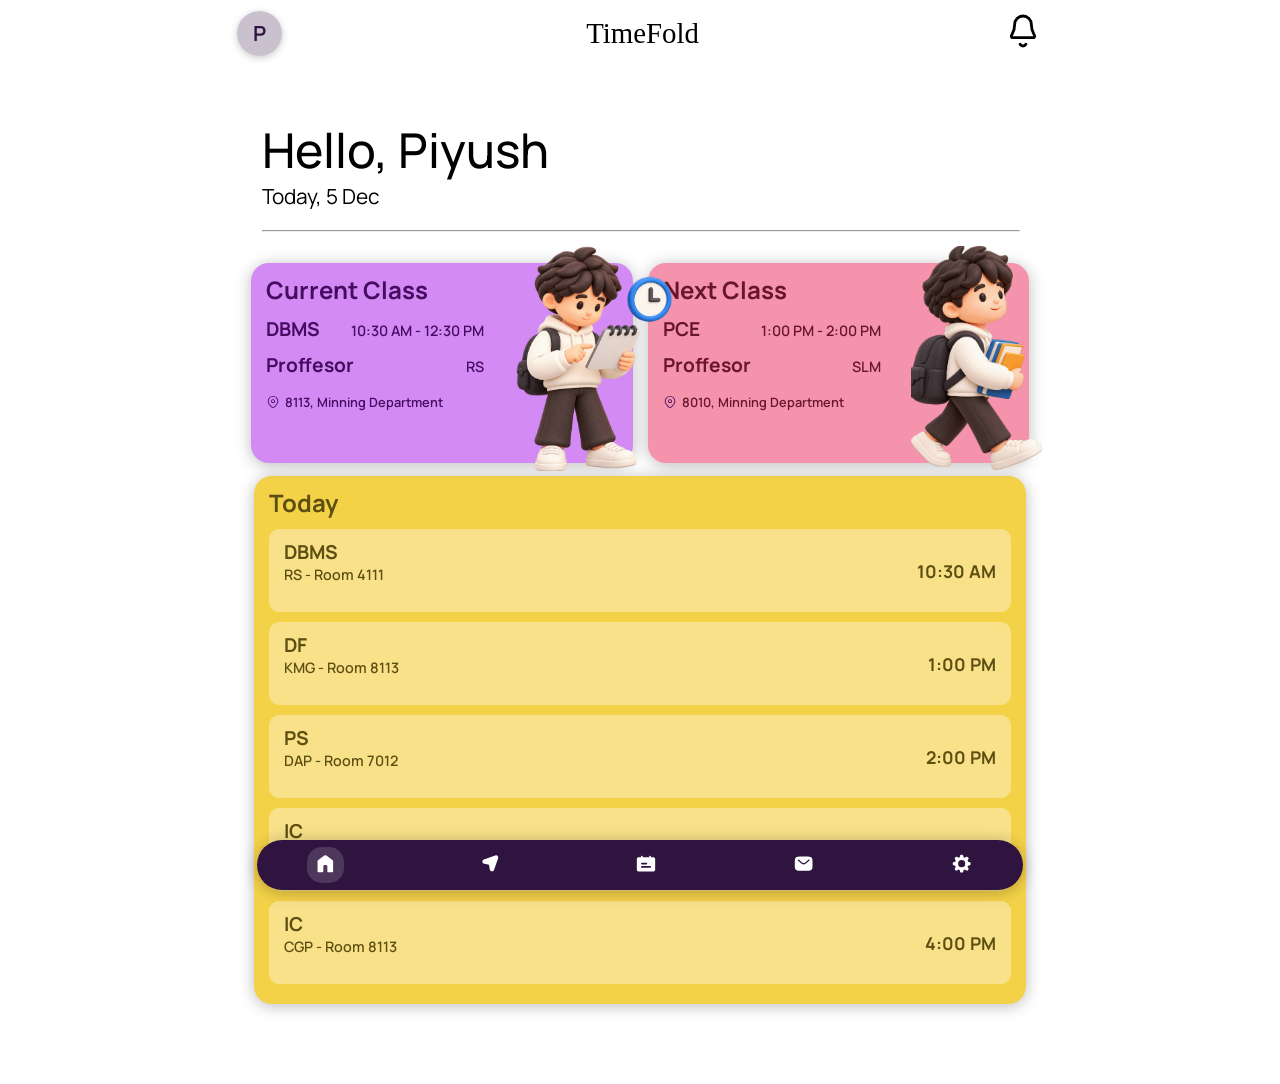
==== commit 85f90d73: "done error" ====
--- a/home.html
+++ b/home.html
@@ -4,192 +4,354 @@
 <head>
     <meta charset="UTF-8">
     <meta name="viewport" content="width=device-width, initial-scale=1.0">
-    <title>Campus Map</title>
-    <style>
-        .map-container {
-            position: relative;
-            width: 100%;
-            max-width: 1408px;
-            margin: auto;
-        }
-
-        .map-window {
-            width: 100%;
-            height: 600px;
-            overflow: hidden;
-            position: relative;
-            background: #eee;
-        }
-
-        #mapMove {
-            position: absolute;
-            top: 0;
-            left: 0;
-            width: 100%;
-            transform-origin: 0 0;
-            transition: transform 1s cubic-bezier(.22, 1, .36, 1);
-        }
-
-        .campus-map {
-            width: 100%;
-            display: block;
-        }
-
-        .map-layer {
-            position: absolute;
-            inset: 0;
-            width: 100%;
-            height: 100%;
-            border: none;
-        }
-
-        .controls {
-            margin-top: 12px;
-            display: flex;
-            flex-wrap: wrap;
-            gap: 8px;
-        }
-
-        .controls button {
-            padding: 8px 14px;
-            border-radius: 6px;
-            border: 1px solid #ccc;
-            background: #fff;
-            cursor: pointer;
-            font-size: 14px;
-        }
-
-        .controls button:hover {
-            background: #f0f7ff;
-            border-color: #009dff;
-        }
-
-        .controls button.active-btn {
-            background: #009dff;
-            color: #fff;
-            border-color: #009dff;
-        }
-
-        .reset-btn {
-            margin-left: auto;
-        }
-    </style>
+    <title>TimeFold</title>
+
+    <link rel="preconnect" href="https://fonts.googleapis.com">
+    <link rel="preconnect" href="https://fonts.gstatic.com" crossorigin>
+    <link href="https://fonts.googleapis.com/css2?family=Manrope:wght@400;500;600;700;800&display=swap"
+        rel="stylesheet">
+
+    <link rel="preconnect" href="https://fonts.googleapis.com">
+    <link rel="preconnect" href="https://fonts.gstatic.com" crossorigin>
+    <link
+        href="https://fonts.googleapis.com/css2?family=Edu+NSW+ACT+Cursive:wght@400..700&family=Inter:ital,opsz,wght@0,14..32,100..900;1,14..32,100..900&family=Manrope:wght@200..800&family=Noto+Sans+Balinese:wght@400..700&family=Poppins:ital,wght@0,100;0,200;0,300;0,400;0,500;0,600;0,700;0,800;0,900;1,100;1,200;1,300;1,400;1,500;1,600;1,700;1,800;1,900&family=Roboto:ital,wght@0,100..900;1,100..900&family=Varela+Round&display=swap"
+        rel="stylesheet">
+
+
+    <link rel="stylesheet" href="css/style.css">
 </head>
 
 <body>
-    <div class="map-container">
-        <div class="map-window">
-            <div id="mapMove">
-                <img src="image/map.png" class="campus-map" alt="Campus map">
-                <object id="mapLayer" class="map-layer" data="image/campus_map_layer.svg" type="image/svg+xml"></object>
+    <main>
+        <header>
+
+            <div class="main-head">
+
+                <div class="profile-pic">
+                    <div id="initial"></div>
+                </div>
+
+                <div class="title">
+                    <p class="main-title">
+                        TimeFold
+                    </p>
+
+                </div>
+
+                <div class="notification">
+                    <svg xmlns="http://www.w3.org/2000/svg" width="2.5em" height="2.5em" viewBox="0 0 24 24">
+                        <title>bell</title>
+                        <path fill="none" stroke="currentColor" stroke-linecap="round" stroke-linejoin="round"
+                            stroke-width="1.7"
+                            d="M12 3C14.7614 3 17 5.23858 17 8C17 13 19 14 19 15C19 15.5523 18.5523 16 18 16H6C5.44772 16 5 15.5523 5 15C5 14 7 13 7 8C7 5.23858 9.23858 3 12 3ZM10.2679 20C10.6252 20.6188 11.2855 21 12 21C12.7145 21 13.3748 20.6188 13.7321 20" />
+                    </svg>
+                </div>
             </div>
-        </div>
-
-        <div class="controls">
-            <button data-building="4001" onclick="moveToBuilding(4001)">4001</button>
-            <button data-building="4002" onclick="moveToBuilding(4002)">4002</button>
-            <button data-building="4003" onclick="moveToBuilding(4003)">4003</button>
-            <button data-building="4004" onclick="moveToBuilding(4004)">4004</button>
-            <button data-building="4005" onclick="moveToBuilding(4005)">4005</button>
-            <button data-building="4006" onclick="moveToBuilding(4006)">4006</button>
-            <button data-building="4007" onclick="moveToBuilding(4007)">4007</button>
-            <button data-building="4008" onclick="moveToBuilding(4008)">4008</button>
-            <button data-building="4009" onclick="moveToBuilding(4009)">4009</button>
-            <button class="reset-btn" onclick="resetView()">Reset</button>
-        </div>
-    </div>
-
-    <script>
-        // Original image size the SVG polygons were drawn against.
-        const ORIGINAL_WIDTH = 1408;
-        const ORIGINAL_HEIGHT = 1117;
-        const ZOOM_SCALE = 1.1;
-
-        // Centroid (average of the polygon points) for every building,
-        // in the SVG's own 1408x1117 coordinate space.
-        const buildingCentroids = {
-            4001: { x: 930.5,  y: 208.0 },
-            4002: { x: 673.75, y: 316.9 },
-            4003: { x: 449.4,  y: 488.75 },
-            4004: { x: 335.0,  y: 573.75 },
-            4005: { x: 914.4,  y: 568.9 },
-            4006: { x: 453.9,  y: 875.6 },
-            4007: { x: 808.9,  y: 874.9 },
-            4008: { x: 1142.1, y: 849.3 },
-            4009: { x: 1079.2, y: 386.7 }
-        };
-
-        const mapMove = document.getElementById('mapMove');
-        const mapWindow = document.querySelector('.map-window');
-        const svgObject = document.getElementById('mapLayer');
-
-        let svgDoc = null;
-
-        // Wire up clicks on the SVG polygons themselves once the
-        // embedded SVG has finished loading.
-        svgObject.addEventListener('load', () => {
-            svgDoc = svgObject.contentDocument;
-            if (!svgDoc) return;
-
-            svgDoc.querySelectorAll('.building-hitbox').forEach(el => {
-                el.addEventListener('click', () => {
-                    const id = parseInt(el.id.replace('building', ''), 10);
-                    moveToBuilding(id);
-                });
-            });
-        });
-
-        function moveToBuilding(id) {
-            const centroid = buildingCentroids[id];
-            if (!centroid) return;
-
-            const rect = mapWindow.getBoundingClientRect();
-            const ratio = rect.width / ORIGINAL_WIDTH;
-
-            // Where the building's centroid currently sits, in on-screen px,
-            // before any transform is applied.
-            const px = centroid.x * ratio;
-            const py = centroid.y * ratio;
-
-            // Translate so that point lands in the center of the visible
-            // window, then scale up around that same top-left origin.
-            const targetX = rect.width / 2 - px * ZOOM_SCALE;
-            const targetY = rect.height / 2 - py * ZOOM_SCALE;
-
-            mapMove.style.transform =
-                `translate(${targetX}px, ${targetY}px) scale(${ZOOM_SCALE})`;
-
-            highlightBuilding(id);
-            setActiveButton(id);
-        }
-
-        function highlightBuilding(id) {
-            if (!svgDoc) return;
-            svgDoc.querySelectorAll('.building-hitbox').forEach(el => {
-                el.classList.remove('active');
-            });
-            const target = svgDoc.getElementById('building' + id);
-            if (target) target.classList.add('active');
-        }
-
-        function setActiveButton(id) {
-            document.querySelectorAll('.controls button[data-building]').forEach(btn => {
-                btn.classList.toggle('active-btn', btn.dataset.building == id);
-            });
-        }
-
-        function resetView() {
-            mapMove.style.transform = 'translate(0px, 0px) scale(1)';
-            if (svgDoc) {
-                svgDoc.querySelectorAll('.building-hitbox').forEach(el => {
-                    el.classList.remove('active');
-                });
-            }
-            document.querySelectorAll('.controls button[data-building]').forEach(btn => {
-                btn.classList.remove('active-btn');
-            });
-        }
-    </script>
+
+        </header>
+
+        <section>
+            <div class="hero-section">
+                <div class="greeting">
+                    <p class="greeting-text" id="greeting">
+                        Hello, Piyush
+                    </p>
+
+                    <script>
+                        const greeting = document.getElementById("greeting").textContent;
+
+                        const name = greeting.split(",")[1].trim();
+
+                        document.getElementById("initial").textContent = name.charAt(0).toUpperCase();
+                    </script>
+
+                    <p id="date"></p>
+
+                    <hr class="greet-seperation">
+
+                    <script>
+
+                        const date = new Date();
+
+                        const day = date.getDate();
+                        const month = date.toLocaleString('en-US', { month: 'short' });
+
+                        document.getElementById("date").textContent = `Today, ${day} ${month}`;
+                    </script>
+
+                </div>
+
+                <div class="hero-first-div">
+
+                    <!--  CURRENT CLASS  -->
+                    <div class="current">
+
+                        <h2>
+                            Current Class
+                        </h2>
+
+                        <div class="card-sub-div">
+                            <div class="card-left-section">
+                                <div class="card-description">
+                                    <div class="bold-text">
+                                        DBMS
+                                    </div>
+
+                                    <div class="small-text">
+                                        10:30 AM - 12:30 PM
+                                    </div>
+                                </div>
+
+                                <div class="card-description">
+                                    <div class="bold-text">
+                                        Proffesor
+                                    </div>
+
+                                    <div class="small-text">
+                                        RS
+                                    </div>
+                                </div>
+
+                                <div class="location-des">
+                                    <svg xmlns="http://www.w3.org/2000/svg" width="1.1em" height="1.1em"
+                                        viewBox="0 0 16 16">
+                                        <title>location</title>
+                                        <path fill="#450D5F"
+                                            d="M8 1a6 6 0 0 1 6 6c0 2.874-3.097 6.016-4.84 7.558c-.67.59-1.65.59-2.32 0C5.098 13.016 2 9.874 2 7a6 6 0 0 1 6-6m0 1a5 5 0 0 0-5 5c0 1.108.614 2.395 1.57 3.683c.933 1.258 2.087 2.377 2.934 3.126c.29.256.702.256.992 0c.847-.749 2-1.867 2.935-3.126C12.386 9.395 13 8.108 13 7a5 5 0 0 0-5-5m0 2.75a2.25 2.25 0 1 1 0 4.5a2.25 2.25 0 0 1 0-4.5m0 1a1.25 1.25 0 1 0 0 2.5a1.25 1.25 0 0 0 0-2.5" />
+                                    </svg> 8113, Minning Department
+                                </div>
+                            </div>
+
+                            <div class="card-right-section">
+                                <img src="assests/img/current.png">
+                            </div>
+                        </div>
+                    </div>
+
+                    <!-- NEXT CLASS -->
+                    <div class="next">
+                        <h2>
+                            Next Class
+                        </h2>
+
+                        <div class="card-sub-div">
+                            <div class="card-left-section">
+                                <div class="card-description">
+                                    <div class="bold-text">
+                                        PCE
+                                    </div>
+
+                                    <div class="small-text">
+                                        1:00 PM - 2:00 PM
+                                    </div>
+                                </div>
+
+                                <div class="card-description">
+                                    <div class="bold-text">
+                                        Proffesor
+                                    </div>
+
+                                    <div class="small-text">
+                                        SLM
+                                    </div>
+                                </div>
+
+                                <div class="location-des">
+                                    <svg xmlns="http://www.w3.org/2000/svg" width="1.1em" height="1.1em"
+                                        viewBox="0 0 16 16">
+                                        <title>location</title>
+                                        <path fill="#450D5F"
+                                            d="M8 1a6 6 0 0 1 6 6c0 2.874-3.097 6.016-4.84 7.558c-.67.59-1.65.59-2.32 0C5.098 13.016 2 9.874 2 7a6 6 0 0 1 6-6m0 1a5 5 0 0 0-5 5c0 1.108.614 2.395 1.57 3.683c.933 1.258 2.087 2.377 2.934 3.126c.29.256.702.256.992 0c.847-.749 2-1.867 2.935-3.126C12.386 9.395 13 8.108 13 7a5 5 0 0 0-5-5m0 2.75a2.25 2.25 0 1 1 0 4.5a2.25 2.25 0 0 1 0-4.5m0 1a1.25 1.25 0 1 0 0 2.5a1.25 1.25 0 0 0 0-2.5" />
+                                    </svg> 8010, Minning Department
+                                </div>
+                            </div>
+
+                            <div class="card-right-section">
+                                <img src="assests/img/next.png">
+                            </div>
+                        </div>
+                    </div>
+                </div>
+
+
+                <div class="today">
+
+                    <h2>
+                        Today
+                    </h2>
+
+                    <div class="lectures">
+                        <div class="first lecture-div">
+                            <div>
+                                <div class="bold-text">
+                                    DBMS
+                                </div>
+
+                                <div class="small-text">
+                                    RS - Room 4111
+                                </div>
+                            </div>
+                            <div>
+                                <div>
+                                    10:30 AM
+                                </div>
+                            </div>
+                        </div>
+
+
+                        <div class="second lecture-div">
+                            <div>
+                                <div class="bold-text">
+                                    DF
+                                </div>
+
+                                <div class="small-text">
+                                    KMG - Room 8113
+                                </div>
+                            </div>
+                            <div>
+                                <div>
+                                    1:00 PM
+                                </div>
+                            </div>
+                        </div>
+
+
+                        <div class="third lecture-div">
+                            <div>
+                                <div class="bold-text">
+                                    PS
+                                </div>
+
+                                <div class="small-text">
+                                    DAP - Room 7012
+                                </div>
+                            </div>
+                            <div>
+                                <div>
+                                    2:00 PM
+                                </div>
+                            </div>
+                        </div>
+
+
+                        <div class="fourth lecture-div">
+                            <div>
+                                <div class="bold-text">
+                                    IC
+                                </div>
+
+                                <div class="small-text">
+                                    CGP - Room 8113
+                                </div>
+                            </div>
+                            <div>
+                                <div>
+                                    3:00 PM
+                                </div>
+                            </div>
+                        </div>
+
+
+                        <div class="fifth lecture-div">
+                            <div>
+                                <div class="bold-text">
+                                    IC
+                                </div>
+
+                                <div class="small-text">
+                                    CGP - Room 8113
+                                </div>
+                            </div>
+                            <div>
+                                <div>
+                                    4:00 PM
+                                </div>
+                            </div>
+                        </div>
+                    </div>
+
+                </div>
+
+
+
+            </div>
+        </section>
+
+        <nav>
+
+
+            <button class="nav-button">
+                <div class="home" style="background:rgba(255,255,255,0.15); padding:3px 5px; border-radius:15px;">
+                    <svg xmlns="http://www.w3.org/2000/svg" width="2em" height="2em" viewBox="0 0 24 24" fill="#ffffff">
+                        <title fill="#ffffff">home-rounded</title>
+                        <path fill="#ffffff"
+                            d="M5 19v-8.692q0-.384.172-.727t.474-.565l5.385-4.078q.423-.323.966-.323t.972.323l5.385 4.077q.303.222.474.566q.172.343.172.727V19q0 .402-.299.701T18 20h-3.384q-.344 0-.576-.232q-.232-.233-.232-.576v-4.769q0-.343-.232-.575q-.233-.233-.576-.233h-2q-.343 0-.575.233q-.233.232-.233.575v4.77q0 .343-.232.575T9.385 20H6q-.402 0-.701-.299T5 19" />
+                    </svg>
+                </div>
+            </button>
+
+
+            <button class="nav-button">
+                <div class="map">
+                    <svg xmlns="http://www.w3.org/2000/svg" width="1.4em" height="1.4em" viewBox="0 0 24 24"
+                        fill="#ffffff">
+                        <title fill="#ffffff">direction-up-right-fill</title>
+                        <path fill="#ffffff"
+                            d="M21.334 2.46c.397.388.67.886.78 1.43a2.73 2.73 0 0 1-.11 1.62l-5.15 14.86a2.7 2.7 0 0 1-.69 1.11a2 2 0 0 1-.43.35a2.91 2.91 0 0 1-4.45-1.74l-.95-5.81a1.5 1.5 0 0 0-.34-.51a1.36 1.36 0 0 0-.56-.35l-5.43-.93a2.9 2.9 0 0 1-1.56-1a2.94 2.94 0 0 1-.63-1.68a2.9 2.9 0 0 1 .48-1.72a3 3 0 0 1 1.41-1.13l14.59-5.16a2.94 2.94 0 0 1 1.61-.1a2.9 2.9 0 0 1 1.43.76" />
+                    </svg>
+                </div>
+            </button>
+
+
+            <button class="nav-button">
+                <div class="schedule">
+                    <svg xmlns="http://www.w3.org/2000/svg" width="1.5em" height="1.5em" viewBox="0 0 48 48"
+                        fill="#ffffff">
+                        <title fill="#ffffff">schedule</title>
+                        <defs>
+                            <mask id="SVGRMoMLc1A">
+                                <g fill="none" stroke-linecap="round" stroke-width="4">
+                                    <rect width="40" height="30" x="4" y="10" fill="#fff" stroke="#fff"
+                                        stroke-linejoin="round" rx="2" />
+                                    <path stroke="#fff" d="M14 6v8" />
+                                    <path stroke="#000" d="M25 23H14m20 8H14" />
+                                    <path stroke="#fff" d="M34 6v8" />
+                                </g>
+                            </mask>
+                        </defs>
+                        <path fill="#ffffff" d="M0 0h48v48H0z" mask="url(#SVGRMoMLc1A)" />
+                    </svg>
+                </div>
+            </button>
+
+
+            <button class="nav-button">
+                <div class="notice">
+                    <svg xmlns="http://www.w3.org/2000/svg" width="1.6em" height="1.6em" viewBox="0 0 24 24">
+                        <title>letter-bold</title>
+                        <path fill="#ffffff" fill-rule="evenodd"
+                            d="M3.17157 5.17157C2 6.34315 2 8.22876 2 12C2 15.7712 2 17.6569 3.17157 18.8284C4.34315 20 6.22876 20 10 20H14C17.7712 20 19.6569 20 20.8284 18.8284C22 17.6569 22 15.7712 22 12C22 8.22876 22 6.34315 20.8284 5.17157C19.6569 4 17.7712 4 14 4H10C6.22876 4 4.34315 4 3.17157 5.17157ZM18.5762 7.51986C18.8413 7.83807 18.7983 8.31099 18.4801 8.57617L16.2837 10.4066C15.3973 11.1452 14.6789 11.7439 14.0448 12.1517C13.3843 12.5765 12.7411 12.8449 12 12.8449C11.2589 12.8449 10.6157 12.5765 9.95518 12.1517C9.32112 11.7439 8.60271 11.1452 7.71636 10.4066L5.51986 8.57617C5.20165 8.31099 5.15866 7.83807 5.42383 7.51986C5.68901 7.20165 6.16193 7.15866 6.48014 7.42383L8.63903 9.22291C9.57199 10.0004 10.2197 10.5384 10.7666 10.8901C11.2959 11.2306 11.6549 11.3449 12 11.3449C12.3451 11.3449 12.7041 11.2306 13.2334 10.8901C13.7803 10.5384 14.428 10.0004 15.361 9.22291L17.5199 7.42383C17.8381 7.15866 18.311 7.20165 18.5762 7.51986Z"
+                            clip-rule="evenodd" />
+                    </svg>
+                </div>
+            </button>
+
+
+            <button class="nav-button">
+                <div class="setting">
+                    <svg xmlns="http://www.w3.org/2000/svg" width="1.6em" height="1.6em" viewBox="0 0 24 24">
+                        <title>setting-filled</title>
+                        <path fill="#ffffff" fill-rule="evenodd"
+                            d="M14.208 4.83q.68.21 1.3.54l1.833-1.1a1 1 0 0 1 1.221.15l1.018 1.018a1 1 0 0 1 .15 1.221l-1.1 1.833q.33.62.54 1.3l2.073.519a1 1 0 0 1 .757.97v1.438a1 1 0 0 1-.757.97l-2.073.519q-.21.68-.54 1.3l1.1 1.833a1 1 0 0 1-.15 1.221l-1.018 1.018a1 1 0 0 1-1.221.15l-1.833-1.1q-.62.33-1.3.54l-.519 2.073a1 1 0 0 1-.97.757h-1.438a1 1 0 0 1-.97-.757l-.519-2.073a7.5 7.5 0 0 1-1.3-.54l-1.833 1.1a1 1 0 0 1-1.221-.15L4.42 18.562a1 1 0 0 1-.15-1.221l1.1-1.833a7.5 7.5 0 0 1-.54-1.3l-2.073-.519A1 1 0 0 1 2 12.72v-1.438a1 1 0 0 1 .757-.97l2.073-.519q.21-.68.54-1.3L4.27 6.66a1 1 0 0 1 .15-1.221L5.438 4.42a1 1 0 0 1 1.221-.15l1.833 1.1q.62-.33 1.3-.54l.519-2.073A1 1 0 0 1 11.28 2h1.438a1 1 0 0 1 .97.757zM12 16a4 4 0 1 0 0-8a4 4 0 0 0 0 8" />
+                    </svg>
+                </div>
+            </button>
+
+
+        </nav>
+    </main>
+
 </body>
 
-</html>
+</html>
--- a/css/style.css
+++ b/css/style.css
@@ -0,0 +1,283 @@
+:root {
+    --background-colour: white;
+    --nav-color: rgb(47, 20, 64);
+    --purple-card-color: rgb(211, 138, 245);
+    --purple-ink: rgb(69, 13, 95);
+    --yellow-card-color: rgb(244, 210, 72);
+    --yellow-card-content-color: rgb(248, 225, 136);
+    --yellow-ink: rgb(93, 78, 18);
+    --yellow-off-ink: rgba(93, 78, 18, 0.871);
+    --pink-card-color: rgb(244, 147, 171);
+    --pink-ink: rgb(104, 22, 43);
+    --other-card-color: rgb(234, 159, 172);
+    --shadow: 0 2px 16px rgba(0, 0, 0, 0.267);
+    --card-margin: 30px 0px 0px 0px;
+    --card-padding: 10px 15px;
+    --card-width: 27.5vw;
+    --border-radius: 18px;
+    --small-divs-border-radius: 10px ;
+}
+
+* {
+    margin: 0;
+    padding: 0;
+}
+
+body {
+    display: flex;
+    flex-direction: column;
+    justify-content: space-between;
+    font-family: 'Manrope', -apple-system, BlinkMacSystemFont, 'Segoe UI', sans-serif;
+    margin-top: 13vh;
+    width: 100%;
+}
+
+a{
+    text-decoration: none;
+    color: white;
+}
+
+/* ---------------------------------------------------------------------------------------------------------------------------
+------------------------------------------------------------------------------------------------------------------------------
+                                                HOME PAGE
+------------------------------------------------------------------------------------------------------------------------------
+------------------------------------------------------------------------------------------------------------------------------ */
+
+/* HEADER */
+
+.main-head {
+    display: flex;
+    justify-content: space-between;
+    align-items: center;
+    margin: 0px auto 10px auto;
+    height: 50px;
+    width: 63vw;
+    background-color: rgb(255, 255, 255);
+    padding: 8px 10px;
+    position: fixed;
+    top: 0;
+    left: 0;
+    right: 0;
+    z-index: 1000;
+
+}
+
+.title {
+    text-align: center;
+}
+
+.main-title {
+    font-family: "Edu NSW ACT Cursive", cursive;
+    font-weight: 520;
+    font-size: 1.8rem;
+}
+
+.profile-pic {
+    height: 45px;
+    width: 45px;
+    border-radius: 50%;
+    background-color: rgba(37, 6, 56, 0.247);
+    display: flex;
+    justify-content: center;
+    align-items: center;
+    text-align: center;
+    box-shadow: 0px 2px 9px -1px rgba(0, 0, 0, 0.267);;
+}
+
+#initial {
+    font-size: 1.3rem;
+    font-weight: 650;
+    color: var(--nav-color);
+}
+
+/* HERO SECTION */
+.hero-first-div {
+    width: 60vw;
+    gap: 15px;
+    display: flex;
+    justify-content: center;
+    margin: 1px auto;
+}
+
+.greeting {
+    width: 59vw;
+    margin: 0px auto 0px auto;
+    border-radius: 25px;
+}
+
+.greeting-text {
+    font-size: 3rem;
+    font-weight: 500;
+}
+
+#date {
+    font-size: 1.3rem;
+}
+
+/* HR */
+
+.greet-seperation{
+    height: 0.45px;
+    width: 100%;
+    background-color: var(--nav-color);
+    border-radius: 100px;
+    margin: 20px auto 0px auto;
+}
+
+.current {
+    height: 20vh;
+    width: var(--card-width);
+    margin: var(--card-margin);
+    padding: var(--card-padding);
+    border-radius: var(--border-radius);
+    background-color: var(--purple-card-color);
+    color: var(--purple-ink);
+    box-shadow: var(--shadow);
+}
+
+
+.next {
+    height: 20vh;
+    width: var(--card-width);
+    margin: var(--card-margin);
+    padding: var(--card-padding);
+    border-radius: var(--border-radius);
+    background-color: var(--pink-card-color);
+    color: var(--pink-ink);
+    box-shadow: var(--shadow);
+}
+
+.today {
+    height: fit-content;
+    width: 58vw;
+    margin: 13px auto 80px auto;
+    padding: var(--card-padding);
+    border-radius: var(--border-radius);
+    background-color: var(--yellow-card-color);
+    color: var(--yellow-ink);
+    box-shadow: var(--shadow);
+}
+
+/* Styling of the content which are inside the cards */
+
+.card-sub-div{
+    display: flex;
+    justify-content: space-between;
+
+}
+
+.bold-text{
+    font-size: 1.2em;
+    font-weight: 700;
+}
+
+.small-text{
+    font-size: 0.9em;
+    font-weight: 580;
+
+}
+
+.card-description {
+    display: flex;
+    justify-content: space-between;
+    width: 17vw;
+    margin: 10px 0px;
+    align-items: baseline;
+}
+
+.location-des{
+    font-size: 0.8em;
+    font-weight: 600;
+    margin: 15px 0px 0px 0px;
+    display: flex;
+    align-items: center;
+    justify-content: flex-start;
+    gap: 5px;
+}
+
+.location-des-today-card{
+    font-size: 0.8em;
+    font-weight: 600;
+    display: flex;
+    align-items: baseline;
+    justify-content: flex-start;
+    gap: 5px;
+}
+
+.card-right-section img{
+    height: 25vh;
+    position: relative;
+    bottom: 60px;
+    left: 30px;
+}
+
+/* Styling of the content inside the Today Card */
+
+#currentDay{
+    margin: 0px 5px;
+    font-weight: 500;
+    font-size: 1.1em;
+}
+
+.lectures{
+    display: flex;
+    flex-direction: column;
+    gap: 10px;
+    margin: 10px auto;
+}
+
+.lecture-div{
+    display: flex;
+    justify-content: space-between;
+    background-color: var(--yellow-card-content-color);
+    border-radius: var(--small-divs-border-radius);
+    padding: var(--card-padding);
+    height: 7vh;
+    width: inherit;
+}
+
+.lecture-div > div{
+    display: flex;
+    flex-direction: column;
+    align-items: baseline;
+}
+
+.lecture-div > :last-child{
+    align-items: center;
+    justify-content: center;
+    font-size: 1.1em;
+    font-weight: 700;
+}
+
+
+/* NAV BAR */
+
+nav {
+    background-color: var(--nav-color);
+    margin: 10px auto;
+    border-radius: 50px;
+    display: flex;
+    justify-content: space-between;
+    align-items: center;
+    padding: 10px 50px;
+    width: 52vw;
+    height: 30px;
+    color: white;
+    box-shadow: var(--shadow);
+    position: fixed;
+    bottom: 0;
+    left: 0;
+    right: 0;
+    z-index: 1000;
+}
+
+.nav-button{
+    background-color: transparent;
+    border: none;
+}
+
+/* ---------------------------------------------------------------------------------------------------------------------------
+------------------------------------------------------------------------------------------------------------------------------
+                                                MAP PAGE
+------------------------------------------------------------------------------------------------------------------------------
+------------------------------------------------------------------------------------------------------------------------------ */
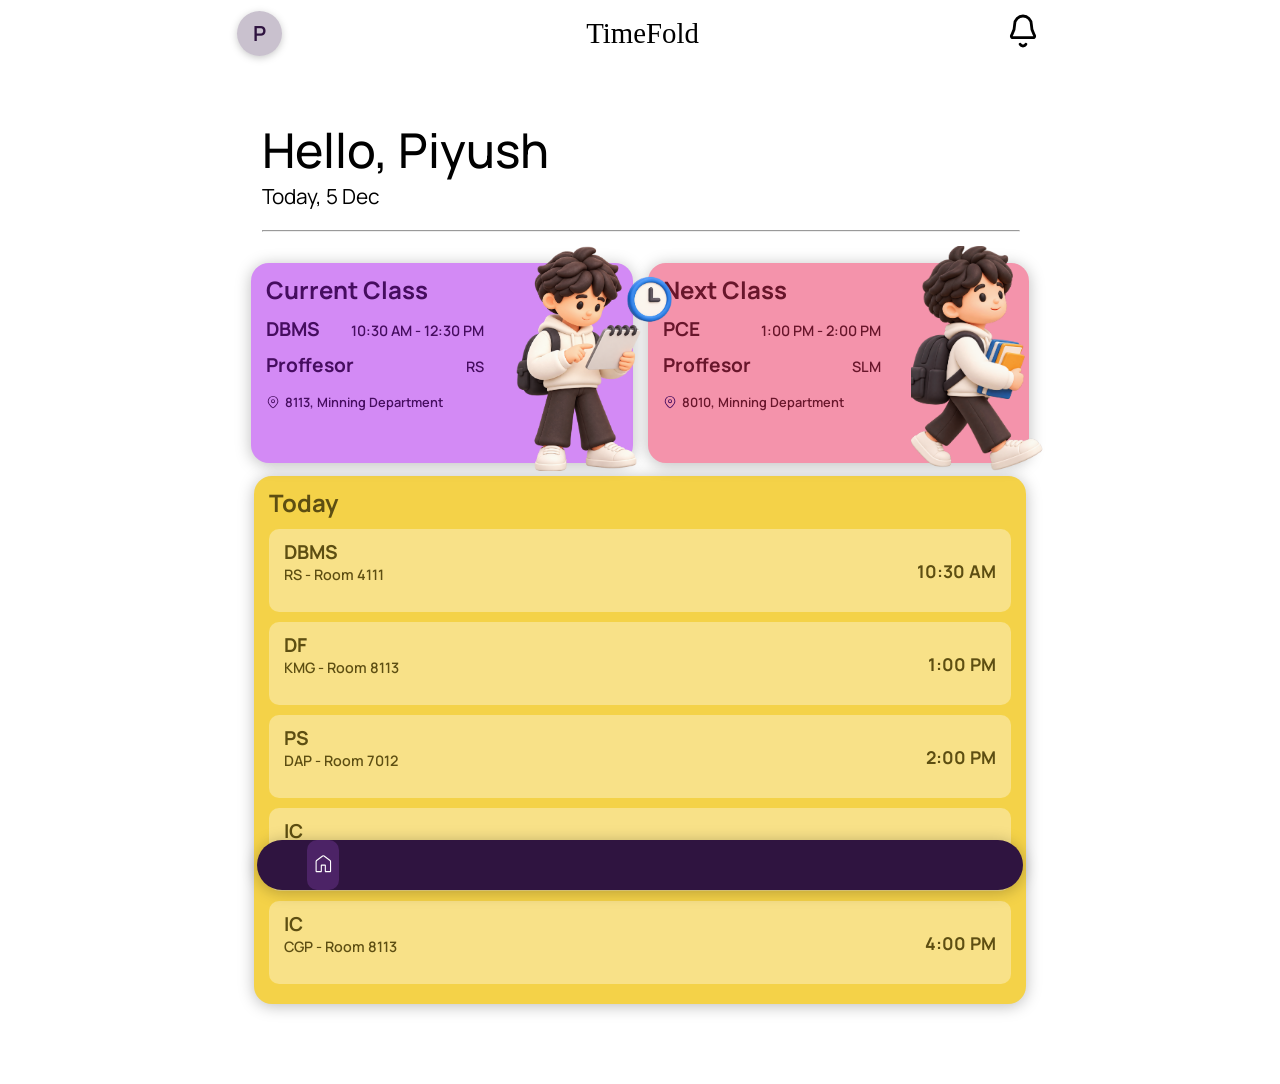
==== commit a6592a40: "ok" ====
--- a/home.html
+++ b/home.html
@@ -24,6 +24,7 @@
 <body>
     <main>
         <header>
+
 
             <div class="main-head">
 
@@ -276,77 +277,45 @@
 
 
             </div>
-        </section>
+        </section> 
 
         <nav>
 
-
-            <button class="nav-button">
-                <div class="home" style="background:rgba(255,255,255,0.15); padding:3px 5px; border-radius:15px;">
+            <div class="nav-button-div current-page">
+                <button class="nav-button">
                     <svg xmlns="http://www.w3.org/2000/svg" width="2em" height="2em" viewBox="0 0 24 24" fill="#ffffff">
-                        <title fill="#ffffff">home-rounded</title>
+                        <title fill="#ffffff">home-outline-rounded</title>
                         <path fill="#ffffff"
-                            d="M5 19v-8.692q0-.384.172-.727t.474-.565l5.385-4.078q.423-.323.966-.323t.972.323l5.385 4.077q.303.222.474.566q.172.343.172.727V19q0 .402-.299.701T18 20h-3.384q-.344 0-.576-.232q-.232-.233-.232-.576v-4.769q0-.343-.232-.575q-.233-.233-.576-.233h-2q-.343 0-.575.233q-.233.232-.233.575v4.77q0 .343-.232.575T9.385 20H6q-.402 0-.701-.299T5 19" />
+                            d="M6 19h3.692v-5.077q0-.343.233-.575q.232-.233.575-.233h3q.343 0 .576.233q.232.232.232.575V19H18v-8.692q0-.154-.067-.28t-.183-.22L12.366 5.75q-.154-.134-.366-.134t-.365.134L6.25 9.808q-.115.096-.183.22t-.067.28zm-1 0v-8.692q0-.384.172-.727t.474-.565l5.385-4.078q.423-.323.966-.323t.972.323l5.385 4.077q.303.222.474.566q.172.343.172.727V19q0 .402-.299.701T18 20h-3.884q-.344 0-.576-.232q-.232-.233-.232-.576v-5.076h-2.616v5.076q0 .344-.232.576T9.885 20H6q-.402 0-.701-.299T5 19m7-6.711" />
                     </svg>
-                </div>
-            </button>
-
-
-            <button class="nav-button">
-                <div class="map">
-                    <svg xmlns="http://www.w3.org/2000/svg" width="1.4em" height="1.4em" viewBox="0 0 24 24"
-                        fill="#ffffff">
-                        <title fill="#ffffff">direction-up-right-fill</title>
-                        <path fill="#ffffff"
-                            d="M21.334 2.46c.397.388.67.886.78 1.43a2.73 2.73 0 0 1-.11 1.62l-5.15 14.86a2.7 2.7 0 0 1-.69 1.11a2 2 0 0 1-.43.35a2.91 2.91 0 0 1-4.45-1.74l-.95-5.81a1.5 1.5 0 0 0-.34-.51a1.36 1.36 0 0 0-.56-.35l-5.43-.93a2.9 2.9 0 0 1-1.56-1a2.94 2.94 0 0 1-.63-1.68a2.9 2.9 0 0 1 .48-1.72a3 3 0 0 1 1.41-1.13l14.59-5.16a2.94 2.94 0 0 1 1.61-.1a2.9 2.9 0 0 1 1.43.76" />
-                    </svg>
-                </div>
-            </button>
-
-
-            <button class="nav-button">
-                <div class="schedule">
-                    <svg xmlns="http://www.w3.org/2000/svg" width="1.5em" height="1.5em" viewBox="0 0 48 48"
-                        fill="#ffffff">
-                        <title fill="#ffffff">schedule</title>
-                        <defs>
-                            <mask id="SVGRMoMLc1A">
-                                <g fill="none" stroke-linecap="round" stroke-width="4">
-                                    <rect width="40" height="30" x="4" y="10" fill="#fff" stroke="#fff"
-                                        stroke-linejoin="round" rx="2" />
-                                    <path stroke="#fff" d="M14 6v8" />
-                                    <path stroke="#000" d="M25 23H14m20 8H14" />
-                                    <path stroke="#fff" d="M34 6v8" />
-                                </g>
-                            </mask>
-                        </defs>
-                        <path fill="#ffffff" d="M0 0h48v48H0z" mask="url(#SVGRMoMLc1A)" />
-                    </svg>
-                </div>
-            </button>
-
-
-            <button class="nav-button">
-                <div class="notice">
-                    <svg xmlns="http://www.w3.org/2000/svg" width="1.6em" height="1.6em" viewBox="0 0 24 24">
-                        <title>letter-bold</title>
-                        <path fill="#ffffff" fill-rule="evenodd"
-                            d="M3.17157 5.17157C2 6.34315 2 8.22876 2 12C2 15.7712 2 17.6569 3.17157 18.8284C4.34315 20 6.22876 20 10 20H14C17.7712 20 19.6569 20 20.8284 18.8284C22 17.6569 22 15.7712 22 12C22 8.22876 22 6.34315 20.8284 5.17157C19.6569 4 17.7712 4 14 4H10C6.22876 4 4.34315 4 3.17157 5.17157ZM18.5762 7.51986C18.8413 7.83807 18.7983 8.31099 18.4801 8.57617L16.2837 10.4066C15.3973 11.1452 14.6789 11.7439 14.0448 12.1517C13.3843 12.5765 12.7411 12.8449 12 12.8449C11.2589 12.8449 10.6157 12.5765 9.95518 12.1517C9.32112 11.7439 8.60271 11.1452 7.71636 10.4066L5.51986 8.57617C5.20165 8.31099 5.15866 7.83807 5.42383 7.51986C5.68901 7.20165 6.16193 7.15866 6.48014 7.42383L8.63903 9.22291C9.57199 10.0004 10.2197 10.5384 10.7666 10.8901C11.2959 11.2306 11.6549 11.3449 12 11.3449C12.3451 11.3449 12.7041 11.2306 13.2334 10.8901C13.7803 10.5384 14.428 10.0004 15.361 9.22291L17.5199 7.42383C17.8381 7.15866 18.311 7.20165 18.5762 7.51986Z"
-                            clip-rule="evenodd" />
-                    </svg>
-                </div>
-            </button>
-
-
-            <button class="nav-button">
-                <div class="setting">
-                    <svg xmlns="http://www.w3.org/2000/svg" width="1.6em" height="1.6em" viewBox="0 0 24 24">
-                        <title>setting-filled</title>
-                        <path fill="#ffffff" fill-rule="evenodd"
-                            d="M14.208 4.83q.68.21 1.3.54l1.833-1.1a1 1 0 0 1 1.221.15l1.018 1.018a1 1 0 0 1 .15 1.221l-1.1 1.833q.33.62.54 1.3l2.073.519a1 1 0 0 1 .757.97v1.438a1 1 0 0 1-.757.97l-2.073.519q-.21.68-.54 1.3l1.1 1.833a1 1 0 0 1-.15 1.221l-1.018 1.018a1 1 0 0 1-1.221.15l-1.833-1.1q-.62.33-1.3.54l-.519 2.073a1 1 0 0 1-.97.757h-1.438a1 1 0 0 1-.97-.757l-.519-2.073a7.5 7.5 0 0 1-1.3-.54l-1.833 1.1a1 1 0 0 1-1.221-.15L4.42 18.562a1 1 0 0 1-.15-1.221l1.1-1.833a7.5 7.5 0 0 1-.54-1.3l-2.073-.519A1 1 0 0 1 2 12.72v-1.438a1 1 0 0 1 .757-.97l2.073-.519q.21-.68.54-1.3L4.27 6.66a1 1 0 0 1 .15-1.221L5.438 4.42a1 1 0 0 1 1.221-.15l1.833 1.1q.62-.33 1.3-.54l.519-2.073A1 1 0 0 1 11.28 2h1.438a1 1 0 0 1 .97.757zM12 16a4 4 0 1 0 0-8a4 4 0 0 0 0 8" />
-                    </svg>
-                </div>
-            </button>
+                </button>
+            </div>
+
+            <div class="nav-button-div">
+                <a href="map.html">
+                    <button class="nav-button">
+
+                    </button>
+                </a>
+            </div>
+
+            <div class="nav-button-div">
+                <button class="nav-button">
+
+                </button>
+            </div>
+
+            <div class="nav-button-div">
+                <button class="nav-button">
+
+                </button>
+            </div>
+
+            <div class="nav-button-div">
+                <button class="nav-button">
+
+                </button>
+            </div>
 
 
         </nav>
--- a/css/style.css
+++ b/css/style.css
@@ -15,7 +15,7 @@
     --card-padding: 10px 15px;
     --card-width: 27.5vw;
     --border-radius: 18px;
-    --small-divs-border-radius: 10px ;
+    --small-divs-border-radius: 10px;
 }
 
 * {
@@ -24,15 +24,13 @@
 }
 
 body {
-    display: flex;
-    flex-direction: column;
     justify-content: space-between;
     font-family: 'Manrope', -apple-system, BlinkMacSystemFont, 'Segoe UI', sans-serif;
     margin-top: 13vh;
     width: 100%;
 }
 
-a{
+a {
     text-decoration: none;
     color: white;
 }
@@ -81,7 +79,8 @@
     justify-content: center;
     align-items: center;
     text-align: center;
-    box-shadow: 0px 2px 9px -1px rgba(0, 0, 0, 0.267);;
+    box-shadow: 0px 2px 9px -1px rgba(0, 0, 0, 0.267);
+    ;
 }
 
 #initial {
@@ -116,7 +115,7 @@
 
 /* HR */
 
-.greet-seperation{
+.greet-seperation {
     height: 0.45px;
     width: 100%;
     background-color: var(--nav-color);
@@ -160,18 +159,18 @@
 
 /* Styling of the content which are inside the cards */
 
-.card-sub-div{
-    display: flex;
-    justify-content: space-between;
-
-}
-
-.bold-text{
+.card-sub-div {
+    display: flex;
+    justify-content: space-between;
+
+}
+
+.bold-text {
     font-size: 1.2em;
     font-weight: 700;
 }
 
-.small-text{
+.small-text {
     font-size: 0.9em;
     font-weight: 580;
 
@@ -185,7 +184,7 @@
     align-items: baseline;
 }
 
-.location-des{
+.location-des {
     font-size: 0.8em;
     font-weight: 600;
     margin: 15px 0px 0px 0px;
@@ -195,7 +194,7 @@
     gap: 5px;
 }
 
-.location-des-today-card{
+.location-des-today-card {
     font-size: 0.8em;
     font-weight: 600;
     display: flex;
@@ -204,7 +203,7 @@
     gap: 5px;
 }
 
-.card-right-section img{
+.card-right-section img {
     height: 25vh;
     position: relative;
     bottom: 60px;
@@ -213,20 +212,20 @@
 
 /* Styling of the content inside the Today Card */
 
-#currentDay{
+#currentDay {
     margin: 0px 5px;
     font-weight: 500;
     font-size: 1.1em;
 }
 
-.lectures{
+.lectures {
     display: flex;
     flex-direction: column;
     gap: 10px;
     margin: 10px auto;
 }
 
-.lecture-div{
+.lecture-div {
     display: flex;
     justify-content: space-between;
     background-color: var(--yellow-card-content-color);
@@ -236,13 +235,13 @@
     width: inherit;
 }
 
-.lecture-div > div{
+.lecture-div>div {
     display: flex;
     flex-direction: column;
     align-items: baseline;
 }
 
-.lecture-div > :last-child{
+.lecture-div> :last-child {
     align-items: center;
     justify-content: center;
     font-size: 1.1em;
@@ -262,7 +261,6 @@
     padding: 10px 50px;
     width: 52vw;
     height: 30px;
-    color: white;
     box-shadow: var(--shadow);
     position: fixed;
     bottom: 0;
@@ -271,11 +269,28 @@
     z-index: 1000;
 }
 
-.nav-button{
+.nav-button-div {
+    height: 5.5vh;
+    width: 2.5vw;
+    border-radius: 10px;
+    display: flex;
+    justify-content: center;
+    align-items: center;
+}
+
+.nav-button {
     background-color: transparent;
+    height: 4.5vh;
+    width: 2.1vw;
+    box-shadow: none;
     border: none;
 }
 
+.current-page {
+    background-color: rgba(192, 95, 249, 0.204);
+}
+
+
 /* ---------------------------------------------------------------------------------------------------------------------------
 ------------------------------------------------------------------------------------------------------------------------------
                                                 MAP PAGE
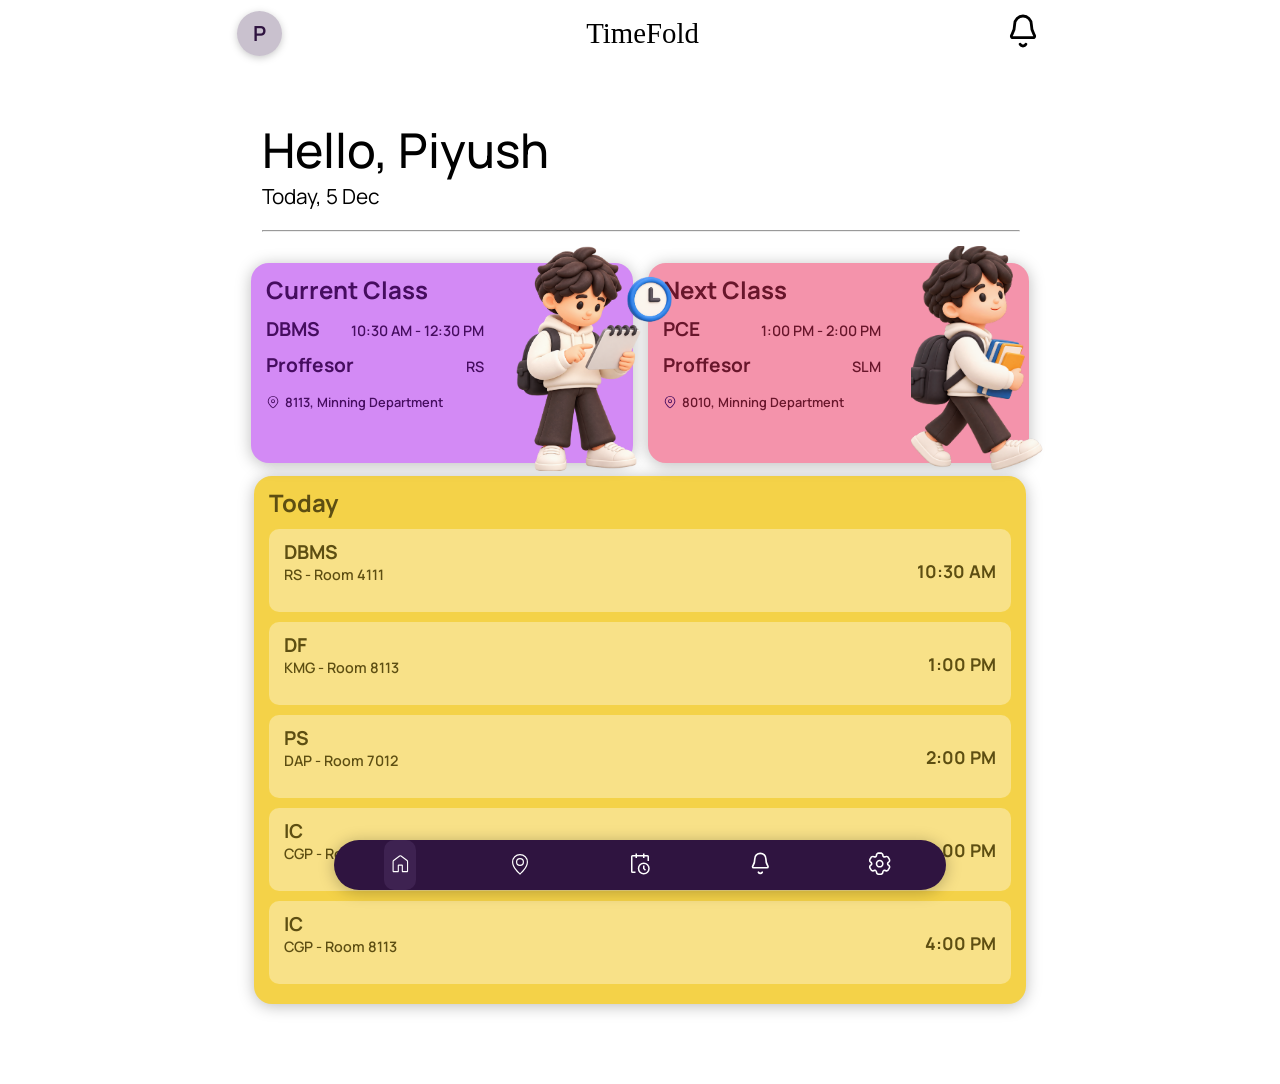
==== commit 6b0184a3: "map ui half ready" ====
--- a/home.html
+++ b/home.html
@@ -277,43 +277,74 @@
 
 
             </div>
-        </section> 
+        </section>
 
         <nav>
 
             <div class="nav-button-div current-page">
-                <button class="nav-button">
-                    <svg xmlns="http://www.w3.org/2000/svg" width="2em" height="2em" viewBox="0 0 24 24" fill="#ffffff">
-                        <title fill="#ffffff">home-outline-rounded</title>
-                        <path fill="#ffffff"
-                            d="M6 19h3.692v-5.077q0-.343.233-.575q.232-.233.575-.233h3q.343 0 .576.233q.232.232.232.575V19H18v-8.692q0-.154-.067-.28t-.183-.22L12.366 5.75q-.154-.134-.366-.134t-.365.134L6.25 9.808q-.115.096-.183.22t-.067.28zm-1 0v-8.692q0-.384.172-.727t.474-.565l5.385-4.078q.423-.323.966-.323t.972.323l5.385 4.077q.303.222.474.566q.172.343.172.727V19q0 .402-.299.701T18 20h-3.884q-.344 0-.576-.232q-.232-.233-.232-.576v-5.076h-2.616v5.076q0 .344-.232.576T9.885 20H6q-.402 0-.701-.299T5 19m7-6.711" />
-                    </svg>
-                </button>
+                <a href="home.html">
+                    <button class="nav-button">
+                        <svg xmlns="http://www.w3.org/2000/svg" width="2em" height="2em" viewBox="0 0 24 24"
+                            fill="#ffffff">
+                            <title fill="#ffffff">home-outline-rounded</title>
+                            <path fill="#ffffff"
+                                d="M6 19h3.692v-5.077q0-.343.233-.575q.232-.233.575-.233h3q.343 0 .576.233q.232.232.232.575V19H18v-8.692q0-.154-.067-.28t-.183-.22L12.366 5.75q-.154-.134-.366-.134t-.365.134L6.25 9.808q-.115.096-.183.22t-.067.28zm-1 0v-8.692q0-.384.172-.727t.474-.565l5.385-4.078q.423-.323.966-.323t.972.323l5.385 4.077q.303.222.474.566q.172.343.172.727V19q0 .402-.299.701T18 20h-3.884q-.344 0-.576-.232q-.232-.233-.232-.576v-5.076h-2.616v5.076q0 .344-.232.576T9.885 20H6q-.402 0-.701-.299T5 19m7-6.711" />
+                        </svg>
+                    </button>
+                </a>
             </div>
 
             <div class="nav-button-div">
                 <a href="map.html">
                     <button class="nav-button">
-
+                        <svg xmlns="http://www.w3.org/2000/svg" width="1.8em" height="1.8em" viewBox="0 0 24 24"
+                            fill="#ffffff">
+                            <title fill="#ffffff">location-outlined</title>
+                            <path fill="#ffffff" fill-rule="evenodd"
+                                d="m12.065 21.243l-.006-.005zm.182-.274a29 29 0 0 0 3.183-3.392c2.04-2.563 3.281-5.09 3.365-7.337a6.8 6.8 0 1 0-13.591 0c.085 2.247 1.327 4.774 3.366 7.337a29 29 0 0 0 3.183 3.392q.166.15.247.218zm-.985 1.165S4 16.018 4 10a8 8 0 1 1 16 0c0 6.018-7.262 12.134-7.262 12.134c-.404.372-1.069.368-1.476 0M12 12.8a2.8 2.8 0 1 0 0-5.6a2.8 2.8 0 0 0 0 5.6m0 1.2a4 4 0 1 1 0-8a4 4 0 0 1 0 8" />
+                        </svg>
                     </button>
                 </a>
             </div>
 
             <div class="nav-button-div">
                 <button class="nav-button">
-
+                    <svg xmlns="http://www.w3.org/2000/svg" width="1.8em" height="1.8em" viewBox="0 0 32 32"
+                        fill="#ffffff">
+                        <title fill="#ffffff">event-schedule</title>
+                        <path fill="#ffffff" d="M21 30a8 8 0 1 1 8-8a8 8 0 0 1-8 8m0-14a6 6 0 1 0 6 6a6 6 0 0 0-6-6" />
+                        <path fill="#ffffff" d="M22.59 25L20 22.41V18h2v3.59l2 2z" />
+                        <path fill="#ffffff"
+                            d="M28 6a2 2 0 0 0-2-2h-4V2h-2v2h-8V2h-2v2H6a2 2 0 0 0-2 2v20a2 2 0 0 0 2 2h4v-2H6V6h4v2h2V6h8v2h2V6h4v6h2Z" />
+                    </svg>
                 </button>
             </div>
 
             <div class="nav-button-div">
                 <button class="nav-button">
-
+                    <svg xmlns="http://www.w3.org/2000/svg" width="2em" height="2em" viewBox="0 0 24 24">
+                        <title>bell</title>
+                        <path fill="none" stroke="#ffffff" stroke-linecap="round" stroke-linejoin="round"
+                            stroke-width="1.5"
+                            d="M12 3C14.7614 3 17 5.23858 17 8C17 13 19 14 19 15C19 15.5523 18.5523 16 18 16H6C5.44772 16 5 15.5523 5 15C5 14 7 13 7 8C7 5.23858 9.23858 3 12 3ZM10.2679 20C10.6252 20.6188 11.2855 21 12 21C12.7145 21 13.3748 20.6188 13.7321 20" />
+                    </svg>
                 </button>
             </div>
 
             <div class="nav-button-div">
                 <button class="nav-button">
-
+                    <svg xmlns="http://www.w3.org/2000/svg" width="1.9em" height="1.9em" viewBox="0 0 24 24"
+                        fill="#ffffff">
+                        <title fill="#ffffff">settings-outline</title>
+                        <g fill="#ffffff" fill-rule="evenodd" clip-rule="evenodd">
+                            <path
+                                d="M12 8.25C9.92894 8.25 8.25 9.92893 8.25 12C8.25 14.0711 9.92894 15.75 12 15.75C14.0711 15.75 15.75 14.0711 15.75 12C15.75 9.92893 14.0711 8.25 12 8.25ZM9.75 12C9.75 10.7574 10.7574 9.75 12 9.75C13.2426 9.75 14.25 10.7574 14.25 12C14.25 13.2426 13.2426 14.25 12 14.25C10.7574 14.25 9.75 13.2426 9.75 12Z"
+                                fill="#ffffff" />
+                            <path
+                                d="M11.9747 1.25C11.5303 1.24999 11.1592 1.24999 10.8546 1.27077C10.5375 1.29241 10.238 1.33905 9.94761 1.45933C9.27379 1.73844 8.73843 2.27379 8.45932 2.94762C8.31402 3.29842 8.27467 3.66812 8.25964 4.06996C8.24756 4.39299 8.08454 4.66251 7.84395 4.80141C7.60337 4.94031 7.28845 4.94673 7.00266 4.79568C6.64714 4.60777 6.30729 4.45699 5.93083 4.40743C5.20773 4.31223 4.47642 4.50819 3.89779 4.95219C3.64843 5.14353 3.45827 5.3796 3.28099 5.6434C3.11068 5.89681 2.92517 6.21815 2.70294 6.60307L2.67769 6.64681C2.45545 7.03172 2.26993 7.35304 2.13562 7.62723C1.99581 7.91267 1.88644 8.19539 1.84541 8.50701C1.75021 9.23012 1.94617 9.96142 2.39016 10.5401C2.62128 10.8412 2.92173 11.0602 3.26217 11.2741C3.53595 11.4461 3.68788 11.7221 3.68786 12C3.68785 12.2778 3.53592 12.5538 3.26217 12.7258C2.92169 12.9397 2.62121 13.1587 2.39007 13.4599C1.94607 14.0385 1.75012 14.7698 1.84531 15.4929C1.88634 15.8045 1.99571 16.0873 2.13552 16.3727C2.26983 16.6469 2.45535 16.9682 2.67758 17.3531L2.70284 17.3969C2.92507 17.7818 3.11058 18.1031 3.28089 18.3565C3.45817 18.6203 3.64833 18.8564 3.89769 19.0477C4.47632 19.4917 5.20763 19.6877 5.93073 19.5925C6.30717 19.5429 6.647 19.3922 7.0025 19.2043C7.28833 19.0532 7.60329 19.0596 7.8439 19.1986C8.08452 19.3375 8.24756 19.607 8.25964 19.9301C8.27467 20.3319 8.31403 20.7016 8.45932 21.0524C8.73843 21.7262 9.27379 22.2616 9.94761 22.5407C10.238 22.661 10.5375 22.7076 10.8546 22.7292C11.1592 22.75 11.5303 22.75 11.9747 22.75H12.0252C12.4697 22.75 12.8407 22.75 13.1454 22.7292C13.4625 22.7076 13.762 22.661 14.0524 22.5407C14.7262 22.2616 15.2616 21.7262 15.5407 21.0524C15.686 20.7016 15.7253 20.3319 15.7403 19.93C15.7524 19.607 15.9154 19.3375 16.156 19.1985C16.3966 19.0596 16.7116 19.0532 16.9974 19.2042C17.3529 19.3921 17.6927 19.5429 18.0692 19.5924C18.7923 19.6876 19.5236 19.4917 20.1022 19.0477C20.3516 18.8563 20.5417 18.6203 20.719 18.3565C20.8893 18.1031 21.0748 17.7818 21.297 17.3969L21.3223 17.3531C21.5445 16.9682 21.7301 16.6468 21.8644 16.3726C22.0042 16.0872 22.1135 15.8045 22.1546 15.4929C22.2498 14.7697 22.0538 14.0384 21.6098 13.4598C21.3787 13.1586 21.0782 12.9397 20.7378 12.7258C20.464 12.5538 20.3121 12.2778 20.3121 11.9999C20.3121 11.7221 20.464 11.4462 20.7377 11.2742C21.0783 11.0603 21.3788 10.8414 21.6099 10.5401C22.0539 9.96149 22.2499 9.23019 22.1547 8.50708C22.1136 8.19546 22.0043 7.91274 21.8645 7.6273C21.7302 7.35313 21.5447 7.03183 21.3224 6.64695L21.2972 6.60318C21.0749 6.21825 20.8894 5.89688 20.7191 5.64347C20.5418 5.37967 20.3517 5.1436 20.1023 4.95225C19.5237 4.50826 18.7924 4.3123 18.0692 4.4075C17.6928 4.45706 17.353 4.60782 16.9975 4.79572C16.7117 4.94679 16.3967 4.94036 16.1561 4.80144C15.9155 4.66253 15.7524 4.39297 15.7403 4.06991C15.7253 3.66808 15.686 3.2984 15.5407 2.94762C15.2616 2.27379 14.7262 1.73844 14.0524 1.45933C13.762 1.33905 13.4625 1.29241 13.1454 1.27077C12.8407 1.24999 12.4697 1.24999 12.0252 1.25H11.9747ZM10.5216 2.84515C10.5988 2.81319 10.716 2.78372 10.9567 2.76729C11.2042 2.75041 11.5238 2.75 12 2.75C12.4762 2.75 12.7958 2.75041 13.0432 2.76729C13.284 2.78372 13.4012 2.81319 13.4783 2.84515C13.7846 2.97202 14.028 3.21536 14.1548 3.52165C14.1949 3.61826 14.228 3.76887 14.2414 4.12597C14.271 4.91835 14.68 5.68129 15.4061 6.10048C16.1321 6.51968 16.9974 6.4924 17.6984 6.12188C18.0143 5.9549 18.1614 5.90832 18.265 5.89467C18.5937 5.8514 18.9261 5.94047 19.1891 6.14228C19.2554 6.19312 19.3395 6.27989 19.4741 6.48016C19.6125 6.68603 19.7726 6.9626 20.0107 7.375C20.2488 7.78741 20.4083 8.06438 20.5174 8.28713C20.6235 8.50382 20.6566 8.62007 20.6675 8.70287C20.7108 9.03155 20.6217 9.36397 20.4199 9.62698C20.3562 9.70995 20.2424 9.81399 19.9397 10.0041C19.2684 10.426 18.8122 11.1616 18.8121 11.9999C18.8121 12.8383 19.2683 13.574 19.9397 13.9959C20.2423 14.186 20.3561 14.29 20.4198 14.373C20.6216 14.636 20.7107 14.9684 20.6674 15.2971C20.6565 15.3799 20.6234 15.4961 20.5173 15.7128C20.4082 15.9355 20.2487 16.2125 20.0106 16.6249C19.7725 17.0373 19.6124 17.3139 19.474 17.5198C19.3394 17.72 19.2553 17.8068 19.189 17.8576C18.926 18.0595 18.5936 18.1485 18.2649 18.1053C18.1613 18.0916 18.0142 18.045 17.6983 17.8781C16.9973 17.5075 16.132 17.4803 15.4059 17.8995C14.68 18.3187 14.271 19.0816 14.2414 19.874C14.228 20.2311 14.1949 20.3817 14.1548 20.4784C14.028 20.7846 13.7846 21.028 13.4783 21.1549C13.4012 21.1868 13.284 21.2163 13.0432 21.2327C12.7958 21.2496 12.4762 21.25 12 21.25C11.5238 21.25 11.2042 21.2496 10.9567 21.2327C10.716 21.2163 10.5988 21.1868 10.5216 21.1549C10.2154 21.028 9.97201 20.7846 9.84514 20.4784C9.80512 20.3817 9.77195 20.2311 9.75859 19.874C9.72896 19.0817 9.31997 18.3187 8.5939 17.8995C7.86784 17.4803 7.00262 17.5076 6.30158 17.8781C5.98565 18.0451 5.83863 18.0917 5.73495 18.1053C5.40626 18.1486 5.07385 18.0595 4.81084 17.8577C4.74458 17.8069 4.66045 17.7201 4.52586 17.5198C4.38751 17.314 4.22736 17.0374 3.98926 16.625C3.75115 16.2126 3.59171 15.9356 3.4826 15.7129C3.37646 15.4962 3.34338 15.3799 3.33248 15.2971C3.28921 14.9684 3.37828 14.636 3.5801 14.373C3.64376 14.2901 3.75761 14.186 4.0602 13.9959C4.73158 13.5741 5.18782 12.8384 5.18786 12.0001C5.18791 11.1616 4.73165 10.4259 4.06021 10.004C3.75769 9.81389 3.64385 9.70987 3.58019 9.62691C3.37838 9.3639 3.28931 9.03149 3.33258 8.7028C3.34348 8.62001 3.37656 8.50375 3.4827 8.28707C3.59181 8.06431 3.75125 7.78734 3.98935 7.37493C4.22746 6.96253 4.3876 6.68596 4.52596 6.48009C4.66055 6.27983 4.74468 6.19305 4.81093 6.14222C5.07395 5.9404 5.40636 5.85133 5.73504 5.8946C5.83873 5.90825 5.98576 5.95483 6.30173 6.12184C7.00273 6.49235 7.86791 6.51962 8.59394 6.10045C9.31998 5.68128 9.72896 4.91837 9.75859 4.12602C9.77195 3.76889 9.80512 3.61827 9.84514 3.52165C9.97201 3.21536 10.2154 2.97202 10.5216 2.84515Z"
+                                fill="#ffffff" />
+                        </g>
+                    </svg>
                 </button>
             </div>
 
--- a/css/style.css
+++ b/css/style.css
@@ -259,7 +259,7 @@
     justify-content: space-between;
     align-items: center;
     padding: 10px 50px;
-    width: 52vw;
+    width: 40vw;
     height: 30px;
     box-shadow: var(--shadow);
     position: fixed;
@@ -280,14 +280,25 @@
 
 .nav-button {
     background-color: transparent;
-    height: 4.5vh;
-    width: 2.1vw;
+    height: 5.5vh;
+    width: 2.5vw;
     box-shadow: none;
     border: none;
+    border-radius: 10px;
+    transition: all 0.2s ease-in-out;
+}
+
+.nav-button:hover{
+    cursor: pointer;
 }
 
 .current-page {
-    background-color: rgba(192, 95, 249, 0.204);
+    display: flex;
+    justify-content: center;
+    align-content: center;
+    align-items: center;
+    text-align: center;
+    background-color: rgba(125, 89, 146, 0.204);
 }
 
 
@@ -295,4 +306,23 @@
 ------------------------------------------------------------------------------------------------------------------------------
                                                 MAP PAGE
 ------------------------------------------------------------------------------------------------------------------------------
------------------------------------------------------------------------------------------------------------------------------- */+------------------------------------------------------------------------------------------------------------------------------ */
+
+.map-box{
+    height: 60vh;
+    width: 45vw;
+    margin: 0px auto 10px auto;
+    border: 1px solid grey;
+    border-radius: var(--border-radius);
+}
+
+.map-chr{
+    display: flex;
+    justify-content: space-between;
+    width: 45vw;
+    margin: 0px auto 0px auto;
+}
+
+.map-chr img{
+    margin: 0px 1.5vw;
+}
